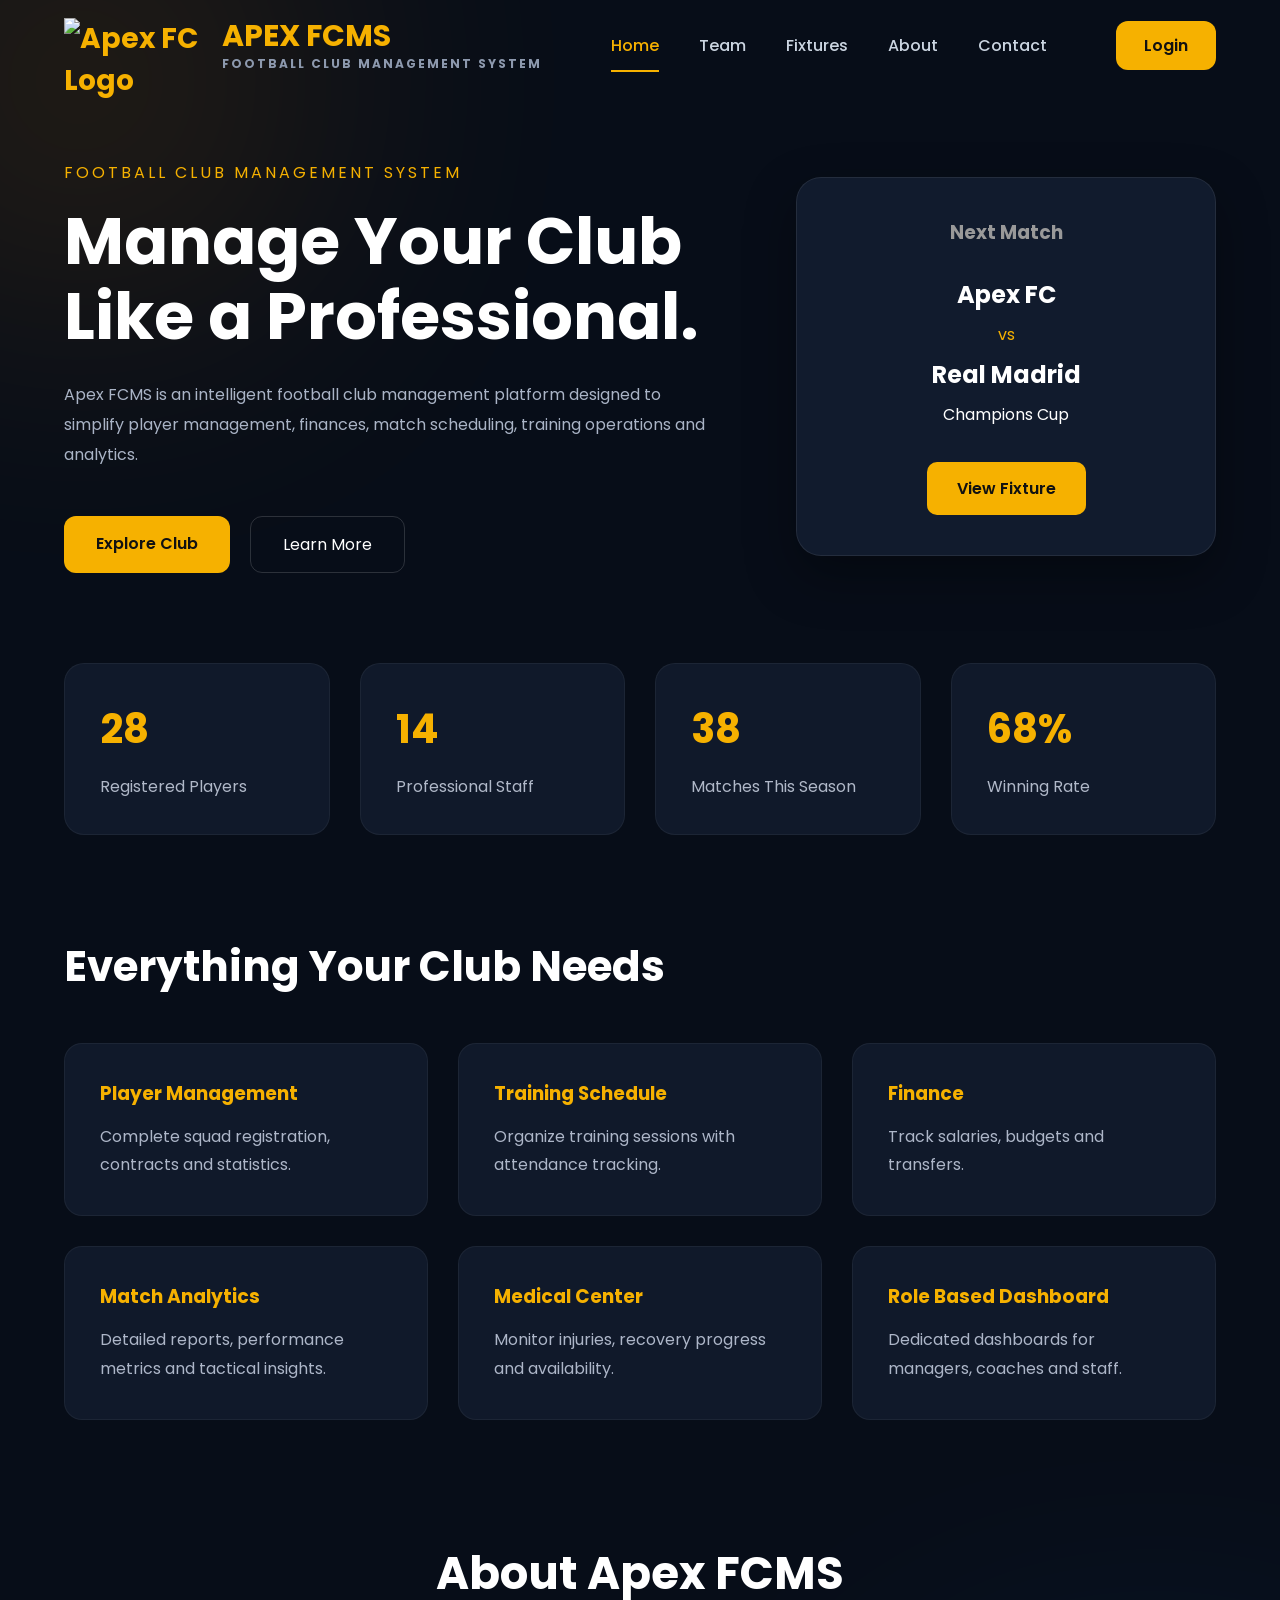
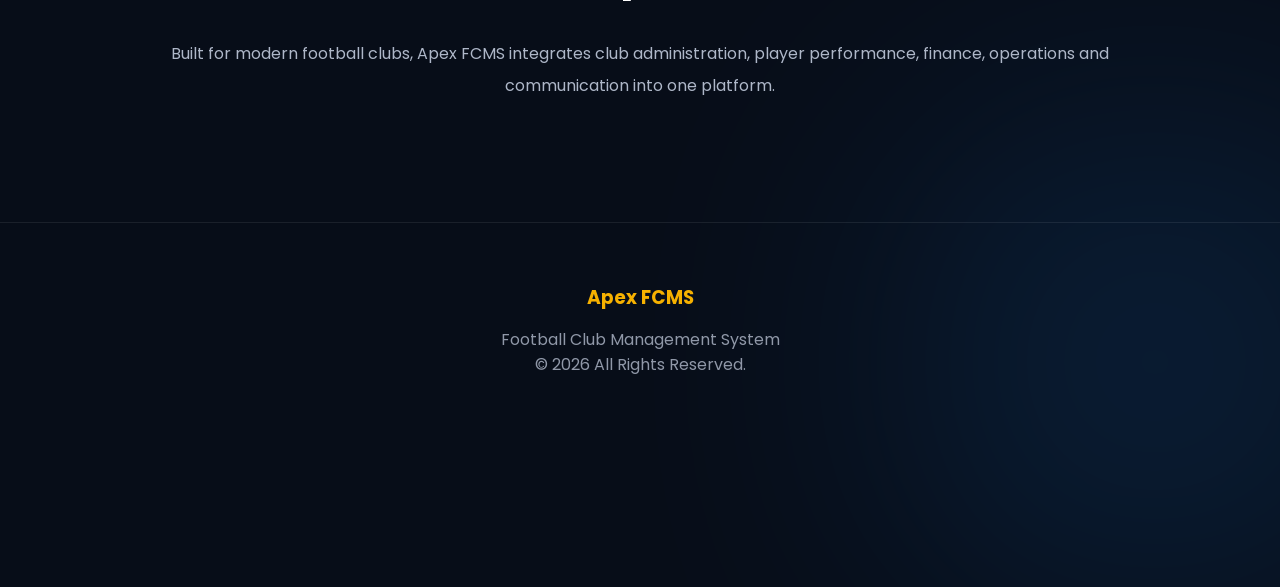
==== index.html @ 88e46682 "Add files via upload" ====
<!DOCTYPE html>
<html lang="en">

    <head>
        <meta charset="UTF-8">
        <meta name="viewport" content="width=device-width, initial-scale=1.0">
        <title>Apex FCMS</title>

        <link rel="stylesheet" href="style.css">

        <link rel="preconnect" href="https://fonts.googleapis.com">
        <link href="https://fonts.googleapis.com/css2?family=Poppins:wght@300;400;500;600;700;800&display=swap"
            rel="stylesheet">
    </head>
<script src="script.js"></script>
    <body>

        <div class="blur blur1"></div>
        <div class="blur blur2"></div>

        <header>

            <div class="logo">
                <img src="image/logo.png" alt="Apex FC Logo">
                <div class="logo-text">
                    <h2>APEX FCMS</h2>
                    <span>Football Club Management System</span>
                </div>
            </div>

            <nav>
            
                <a href="index.html" class="active">Home</a>
            
                <a href="team.html">Team</a>
            
                <a href="fixtures.html">Fixtures</a>
            
                <a href="about.html">About</a>
            
                <a href="contact.html">Contact</a>
            
            </nav>

            <a href="login.html" class="login-btn">
                Login
            </a>

        </header>

        <section class="hero">

            <div class="hero-text">

                <p class="subtitle">
                    FOOTBALL CLUB MANAGEMENT SYSTEM
                </p>

                <h1>
                    Manage Your Club Like a Professional.
                </h1>

                <p class="description">

                    Apex FCMS is an intelligent football club management platform
                    designed to simplify player management, finances,
                    match scheduling, training operations and analytics.

                </p>

                <div class="buttons">
                
                    <a href="team.html" class="primary">
                        Explore Club
                    </a>
                
                    <a href="about.html" class="secondary">
                        Learn More
                    </a>
                
                </div>

            </div>

            <div class="hero-card">

                <h3>Next Match</h3>

                <h2>Apex FC</h2>

                <span>vs</span>

                <h2>Real Madrid</h2>

                <p>Champions Cup</p>

                <a href="fixtures.html" class="match-btn">
                    View Fixture
                </a>

            </div>

        </section>


        <section class="stats">

            <div class="card">
                <h2>28</h2>
                <p>Registered Players</p>
            </div>

            <div class="card">
                <h2>14</h2>
                <p>Professional Staff</p>
            </div>

            <div class="card">
                <h2>38</h2>
                <p>Matches This Season</p>
            </div>

            <div class="card">
                <h2>68%</h2>
                <p>Winning Rate</p>
            </div>

        </section>


        <section class="features">

            <h2>Everything Your Club Needs</h2>

            <div class="feature-grid">

                <div class="feature">
                    <h3>Player Management</h3>
                    <p>Complete squad registration, contracts and statistics.</p>
                </div>

                <div class="feature">
                    <h3>Training Schedule</h3>
                    <p>Organize training sessions with attendance tracking.</p>
                </div>

                <div class="feature">
                    <h3>Finance</h3>
                    <p>Track salaries, budgets and transfers.</p>
                </div>

                <div class="feature">
                    <h3>Match Analytics</h3>
                    <p>Detailed reports, performance metrics and tactical insights.</p>
                </div>

                <div class="feature">
                    <h3>Medical Center</h3>
                    <p>Monitor injuries, recovery progress and availability.</p>
                </div>

                <div class="feature">
                    <h3>Role Based Dashboard</h3>
                    <p>Dedicated dashboards for managers, coaches and staff.</p>
                </div>

            </div>

        </section>


        <section class="about">

            <h2>About Apex FCMS</h2>

            <p>

                Built for modern football clubs,
                Apex FCMS integrates club administration,
                player performance, finance,
                operations and communication into one platform.

            </p>

        </section>


        <footer>

            <h3>Apex FCMS</h3>

            <p>
                Football Club Management System
            </p>

            <p>
                © 2026 All Rights Reserved.
            </p>

        </footer>

    </body>
</html>
---- style.css ----
* {
    margin: 0;
    padding: 0;
    box-sizing: border-box;
    font-family: Poppins, sans-serif;
}

body {

    background: #070d18;
    color: white;
    overflow-x: hidden;
}

.blur {

    position: fixed;
    border-radius: 50%;
    filter: blur(140px);
    opacity: .18;
    z-index: -1;
}

.blur1 {

    width: 400px;
    height: 400px;
    background: #ff9800;

    top: -120px;
    left: -120px;
}

.blur2 {

    width: 450px;
    height: 450px;
    background: #1e90ff;

    bottom: -150px;
    right: -100px;
}

header {
    width: 90%;
    height: 90px;

    margin: auto;

    display: flex;
    justify-content: space-between;
    align-items: center;

    overflow: visible;
}

.logo {

    font-size: 28px;
    font-weight: 700;
    color: #f6b100;
}

nav {

    display: flex;
    gap: 40px;
}

nav a {

    text-decoration: none;
    color: #d0d7e5;
    transition: .3s;
}

nav a:hover {

    color: #f6b100;
}

.login-btn {

    text-decoration: none;

    padding: 12px 28px;

    border-radius: 12px;

    background: #f6b100;

    color: #111;

    font-weight: 600;

    transition: .3s;
}

.login-btn:hover {

    transform: translateY(-3px);
}

.hero {

    width: 90%;
    margin: 70px auto;

    display: grid;
    grid-template-columns: 1fr 420px;
    gap: 80px;
    align-items: center;
}

.subtitle {

    color: #f6b100;

    letter-spacing: 3px;

    margin-bottom: 20px;
}

.hero h1 {

    font-size: 65px;

    line-height: 1.15;

    margin-bottom: 25px;
}

.description {

    color: #aab4c6;

    line-height: 1.9;

    max-width: 700px;
}

.buttons {

    margin-top: 45px;

    display: flex;
    gap: 20px;
}

.primary {

    text-decoration: none;

    background: #f6b100;

    color: #111;

    padding: 15px 32px;

    border-radius: 12px;

    font-weight: 600;
}

.secondary {

    text-decoration: none;

    color: white;

    padding: 15px 32px;

    border: 1px solid rgba(255, 255, 255, .15);

    border-radius: 12px;
}

.hero-card {

    background: #111b2d;

    border: 1px solid rgba(255, 255, 255, .08);

    border-radius: 25px;

    padding: 40px;

    text-align: center;

    box-shadow: 0 20px 50px rgba(0, 0, 0, .35);
}

.hero-card h3 {

    color: #999;
    margin-bottom: 30px;
}

.hero-card h2 {

    margin: 10px 0;
}

.hero-card span {

    color: #f6b100;
}

.hero-card button {

    margin-top: 35px;

    padding: 14px 30px;

    border: none;

    border-radius: 10px;

    background: #f6b100;

    cursor: pointer;

    font-weight: 600;
}

.stats {

    width: 90%;

    margin: 90px auto;

    display: grid;

    grid-template-columns: repeat(4, 1fr);

    gap: 30px;
}

.card {

    background: #10192a;

    padding: 35px;

    border-radius: 20px;

    border: 1px solid rgba(255, 255, 255, .05);

    transition: .3s;
}

.card:hover {

    transform: translateY(-8px);
}

.card h2 {

    color: #f6b100;

    font-size: 40px;

    margin-bottom: 15px;
}

.card p {

    color: #b0b8c8;
}

.features {

    width: 90%;

    margin: 100px auto;
}

.features h2 {

    font-size: 42px;

    margin-bottom: 45px;
}

.feature-grid {

    display: grid;

    grid-template-columns: repeat(3, 1fr);

    gap: 30px;
}

.feature {

    background: #10192a;

    padding: 35px;

    border-radius: 18px;

    border: 1px solid rgba(255, 255, 255, .05);

    transition: .3s;
}

.feature:hover {

    transform: translateY(-8px);
}

.feature h3 {

    color: #f6b100;

    margin-bottom: 15px;
}

.feature p {

    color: #adb6c8;

    line-height: 1.8;
}

.about {

    width: 80%;

    margin: 120px auto;

    text-align: center;
}

.about h2 {

    font-size: 45px;

    margin-bottom: 30px;
}

.about p {

    color: #aeb7c8;

    line-height: 2;
}

footer {

    margin-top: 120px;

    padding: 60px;

    text-align: center;

    border-top: 1px solid rgba(255, 255, 255, .08);

    color: #9098a8;
}

footer h3 {

    color: #f6b100;

    margin-bottom: 15px;
}

@media(max-width:1000px) {

    .hero {

        grid-template-columns: 1fr;
        text-align: center;
    }

    .stats {

        grid-template-columns: repeat(2, 1fr);
    }

    .feature-grid {

        grid-template-columns: 1fr;
    }

    nav {

        display: none;
    }

    .hero h1 {

        font-size: 46px;
    }

}

@media(max-width:650px) {

    .stats {

        grid-template-columns: 1fr;
    }

    .hero {

        margin-top: 30px;
    }

    .hero h1 {

        font-size: 38px;
    }

    header {

        width: 95%;
    }

}
/* Page Transition */

body {

    opacity: 0;
    transform: translateY(15px);
    transition: .35s;

}

body.loaded {

    opacity: 1;
    transform: translateY(0);

}

/* Login */

.login-page {

    display: flex;
    flex-direction: column;
    min-height: 100vh;

}

.login-container {

    flex: 1;

    display: flex;
    justify-content: center;
    align-items: center;

}

.login-card {

    width: 420px;

    padding: 45px;

    border-radius: 25px;

    background: #10192a;

    border: 1px solid rgba(255, 255, 255, .08);

    box-shadow: 0 20px 60px rgba(0, 0, 0, .4);

}

.login-card h1 {

    margin-bottom: 10px;

}

.login-card p {

    color: #aab4c6;

    margin-bottom: 30px;

}

.login-card input {

    width: 100%;

    padding: 15px;

    margin-bottom: 20px;

    background: #1b2740;

    border: none;

    outline: none;

    border-radius: 10px;

    color: white;

    font-size: 15px;

}

.login-card input:focus {

    border: 1px solid #f6b100;

}

.login-card button {

    width: 100%;

    padding: 15px;

    border: none;

    border-radius: 10px;

    background: #f6b100;

    font-size: 16px;

    font-weight: 600;

    cursor: pointer;

    transition: .3s;

}

.login-card button:hover {

    transform: translateY(-2px);

}

.demo {

    margin-top: 25px;

    font-size: 14px;

    text-align: center;

    line-height: 1.8;

    color: #8fa2c2;

}
nav {
    display: flex;
    gap: 40px;
}

nav a {
    position: relative;
    text-decoration: none;
    color: #cbd5e1;
    font-weight: 500;
    transition: .3s;
    padding: 8px 0;
}

nav a:hover {
    color: #f6b100;
}

nav a::after {
    content: "";
    position: absolute;
    left: 0;
    bottom: -6px;
    width: 0%;
    height: 2px;
    background: #f6b100;
    transition: .3s;
}

nav a:hover::after {
    width: 100%;
}

nav a.active {
    color: #f6b100;
}

nav a.active::after {
    width: 100%;
}
.match-btn {
    display: inline-block;
    margin-top: 35px;
    padding: 14px 30px;
    background: #f6b100;
    color: #111;
    text-decoration: none;
    border-radius: 10px;
    font-weight: 600;
    transition: .3s;
}

.match-btn:hover {
    transform: translateY(-3px);
    box-shadow: 0 10px 25px rgba(246, 177, 0, .35);
}
/* ===== Logo ===== */

.logo {
    display: flex;
    align-items: center;
    gap: 18px;
}

.logo img {
    width: 140px;
    /* Increase this for a larger logo */
    height: auto;
    display: block;

    margin-top: 10px;
    margin-bottom: -20px;

    transition: 0.3s ease;
}

.logo img:hover {
    transform: scale(1.08);
}

.logo-text {
    display: flex;
    flex-direction: column;
    line-height: 1.1;
}

.logo-text h2 {
    margin: 0;
    font-size: 30px;
    font-weight: 700;
    color: #f6b100;
}

.logo-text span {
    margin-top: 4px;
    font-size: 12px;
    color: #8d99ae;
    letter-spacing: 2px;
    text-transform: uppercase;
}
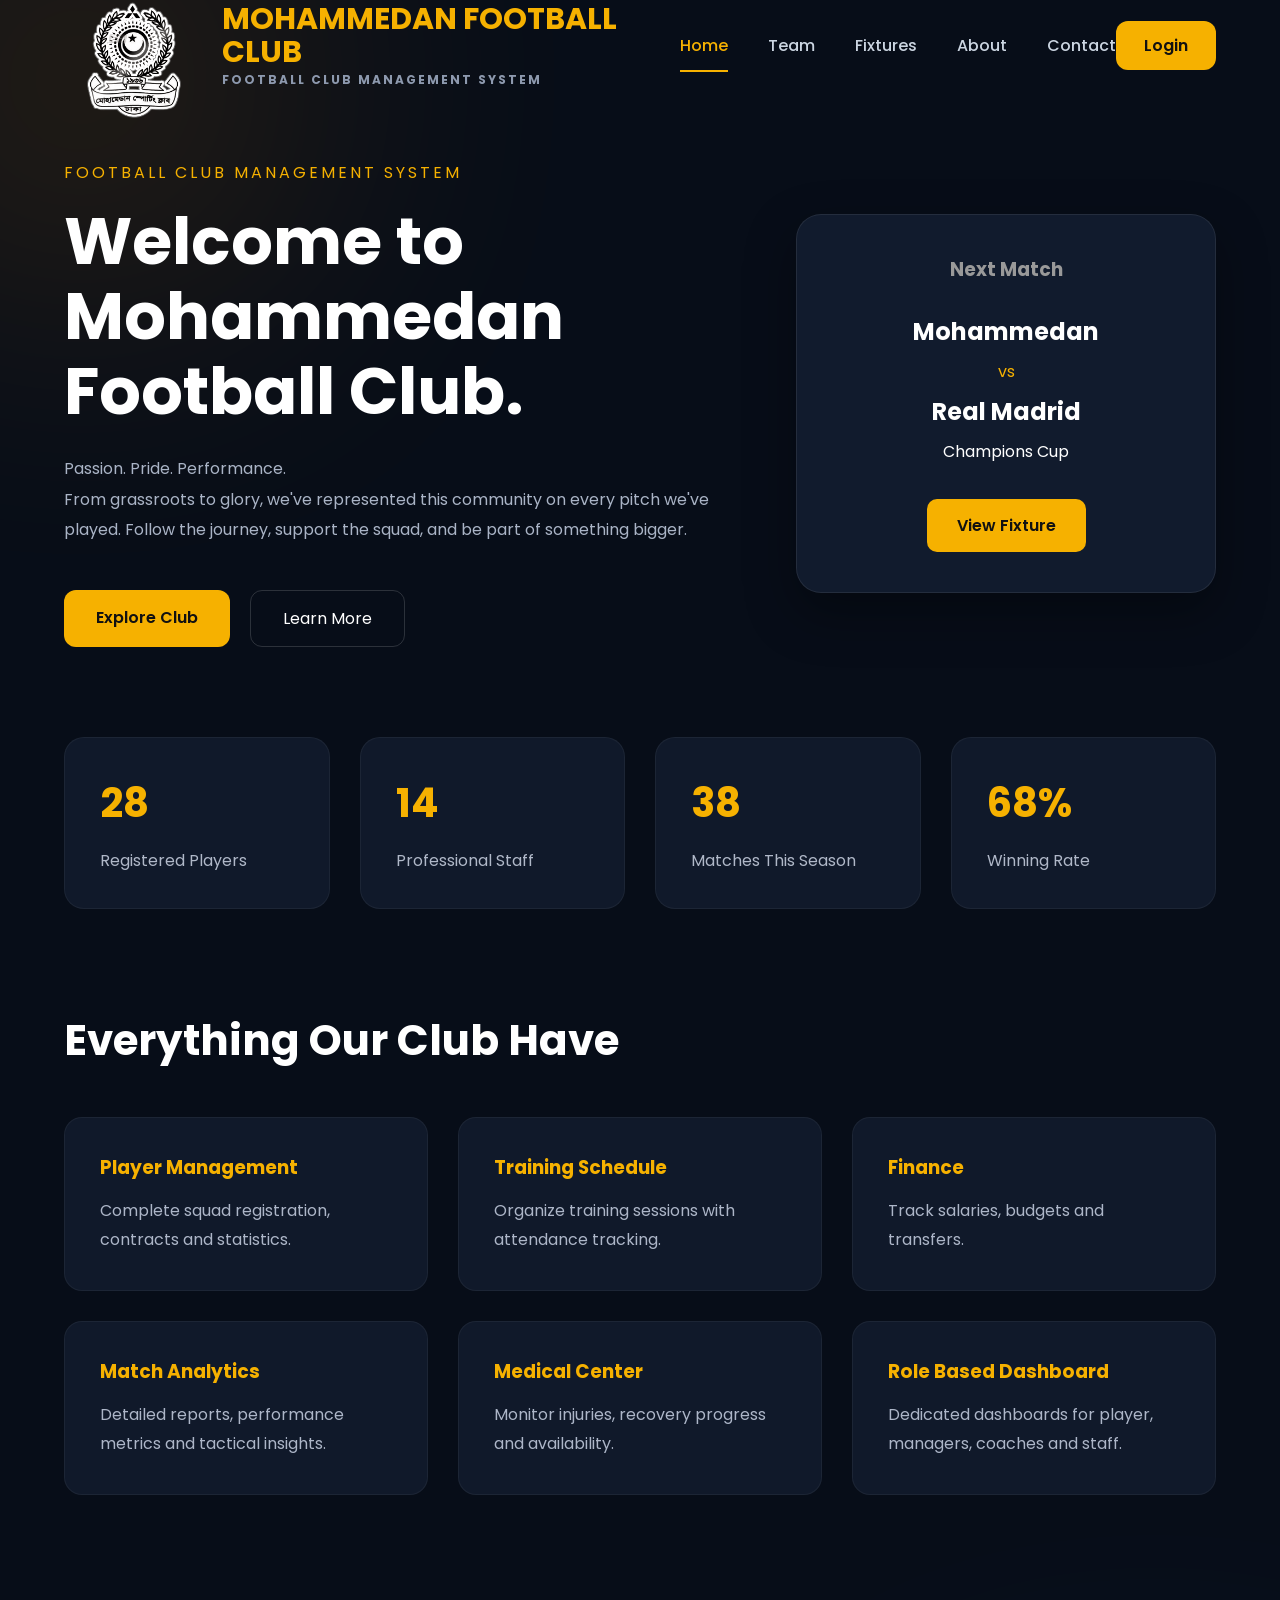
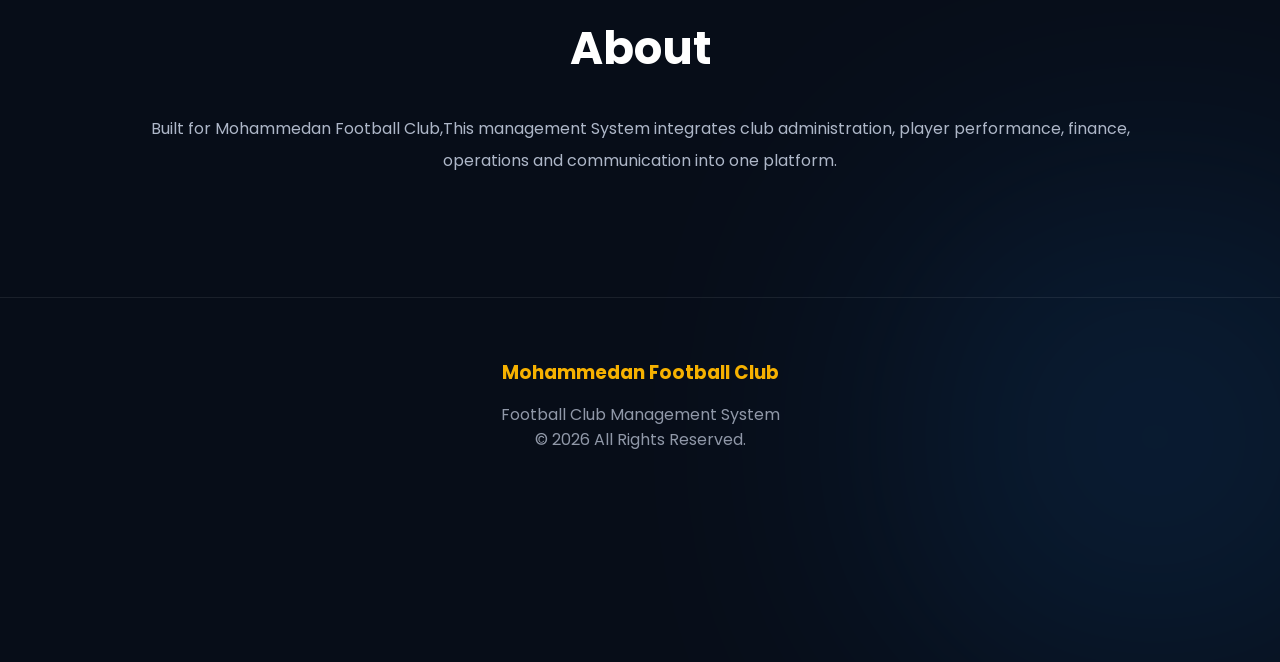
==== commit 7edda553: "Update 1 index.html" ====
--- a/index.html
+++ b/index.html
@@ -1,203 +1,204 @@
 <!DOCTYPE html>
 <html lang="en">
 
-    <head>
-        <meta charset="UTF-8">
-        <meta name="viewport" content="width=device-width, initial-scale=1.0">
-        <title>Apex FCMS</title>
-
-        <link rel="stylesheet" href="style.css">
-
-        <link rel="preconnect" href="https://fonts.googleapis.com">
-        <link href="https://fonts.googleapis.com/css2?family=Poppins:wght@300;400;500;600;700;800&display=swap"
-            rel="stylesheet">
-    </head>
+<head>
+    <meta charset="UTF-8">
+    <meta name="viewport" content="width=device-width, initial-scale=1.0">
+    <title>Apex FCMS</title>
+
+    <link rel="stylesheet" href="style.css">
+
+    <link rel="preconnect" href="https://fonts.googleapis.com">
+    <link href="https://fonts.googleapis.com/css2?family=Poppins:wght@300;400;500;600;700;800&display=swap"
+        rel="stylesheet">
+</head>
 <script src="script.js"></script>
-    <body>
-
-        <div class="blur blur1"></div>
-        <div class="blur blur2"></div>
-
-        <header>
-
-            <div class="logo">
-                <img src="image/logo.png" alt="Apex FC Logo">
-                <div class="logo-text">
-                    <h2>APEX FCMS</h2>
-                    <span>Football Club Management System</span>
-                </div>
-            </div>
-
-            <nav>
-            
-                <a href="index.html" class="active">Home</a>
-            
-                <a href="team.html">Team</a>
-            
-                <a href="fixtures.html">Fixtures</a>
-            
-                <a href="about.html">About</a>
-            
-                <a href="contact.html">Contact</a>
-            
-            </nav>
-
-            <a href="login.html" class="login-btn">
-                Login
+
+<body>
+
+    <div class="blur blur1"></div>
+    <div class="blur blur2"></div>
+
+    <header>
+
+        <div class="logo">
+            <img src="image/logo.png" alt="Apex FC Logo">
+            <div class="logo-text">
+                <h2>MOHAMMEDAN FOOTBALL CLUB</h2>
+                <span>Football Club Management System</span>
+            </div>
+        </div>
+
+        <nav>
+
+            <a href="index.html" class="active">Home</a>
+
+            <a href="team.html">Team</a>
+
+            <a href="fixtures.html">Fixtures</a>
+
+            <a href="about.html">About</a>
+
+            <a href="contact.html">Contact</a>
+
+        </nav>
+
+        <a href="login.html" class="login-btn">
+            Login
+        </a>
+
+    </header>
+
+    <section class="hero">
+
+        <div class="hero-text">
+
+            <p class="subtitle">
+                FOOTBALL CLUB MANAGEMENT SYSTEM
+            </p>
+
+            <h1>
+                Welcome to Mohammedan Football Club.
+            </h1>
+
+            <p class="description">
+
+                Passion. Pride. Performance.<br>From grassroots to glory, we've represented this community on every pitch
+                we've played. Follow the journey, support the squad, and be part of something bigger.
+
+            </p>
+
+            <div class="buttons">
+
+                <a href="team.html" class="primary">
+                    Explore Club
+                </a>
+
+                <a href="about.html" class="secondary">
+                    Learn More
+                </a>
+
+            </div>
+
+        </div>
+
+        <div class="hero-card">
+
+            <h3>Next Match</h3>
+
+            <h2>Mohammedan</h2>
+
+            <span>vs</span>
+
+            <h2>Real Madrid</h2>
+
+            <p>Champions Cup</p>
+
+            <a href="fixtures.html" class="match-btn">
+                View Fixture
             </a>
 
-        </header>
-
-        <section class="hero">
-
-            <div class="hero-text">
-
-                <p class="subtitle">
-                    FOOTBALL CLUB MANAGEMENT SYSTEM
-                </p>
-
-                <h1>
-                    Manage Your Club Like a Professional.
-                </h1>
-
-                <p class="description">
-
-                    Apex FCMS is an intelligent football club management platform
-                    designed to simplify player management, finances,
-                    match scheduling, training operations and analytics.
-
-                </p>
-
-                <div class="buttons">
-                
-                    <a href="team.html" class="primary">
-                        Explore Club
-                    </a>
-                
-                    <a href="about.html" class="secondary">
-                        Learn More
-                    </a>
-                
-                </div>
-
-            </div>
-
-            <div class="hero-card">
-
-                <h3>Next Match</h3>
-
-                <h2>Apex FC</h2>
-
-                <span>vs</span>
-
-                <h2>Real Madrid</h2>
-
-                <p>Champions Cup</p>
-
-                <a href="fixtures.html" class="match-btn">
-                    View Fixture
-                </a>
-
-            </div>
-
-        </section>
-
-
-        <section class="stats">
-
-            <div class="card">
-                <h2>28</h2>
-                <p>Registered Players</p>
-            </div>
-
-            <div class="card">
-                <h2>14</h2>
-                <p>Professional Staff</p>
-            </div>
-
-            <div class="card">
-                <h2>38</h2>
-                <p>Matches This Season</p>
-            </div>
-
-            <div class="card">
-                <h2>68%</h2>
-                <p>Winning Rate</p>
-            </div>
-
-        </section>
-
-
-        <section class="features">
-
-            <h2>Everything Your Club Needs</h2>
-
-            <div class="feature-grid">
-
-                <div class="feature">
-                    <h3>Player Management</h3>
-                    <p>Complete squad registration, contracts and statistics.</p>
-                </div>
-
-                <div class="feature">
-                    <h3>Training Schedule</h3>
-                    <p>Organize training sessions with attendance tracking.</p>
-                </div>
-
-                <div class="feature">
-                    <h3>Finance</h3>
-                    <p>Track salaries, budgets and transfers.</p>
-                </div>
-
-                <div class="feature">
-                    <h3>Match Analytics</h3>
-                    <p>Detailed reports, performance metrics and tactical insights.</p>
-                </div>
-
-                <div class="feature">
-                    <h3>Medical Center</h3>
-                    <p>Monitor injuries, recovery progress and availability.</p>
-                </div>
-
-                <div class="feature">
-                    <h3>Role Based Dashboard</h3>
-                    <p>Dedicated dashboards for managers, coaches and staff.</p>
-                </div>
-
-            </div>
-
-        </section>
-
-
-        <section class="about">
-
-            <h2>About Apex FCMS</h2>
-
-            <p>
-
-                Built for modern football clubs,
-                Apex FCMS integrates club administration,
-                player performance, finance,
-                operations and communication into one platform.
-
-            </p>
-
-        </section>
-
-
-        <footer>
-
-            <h3>Apex FCMS</h3>
-
-            <p>
-                Football Club Management System
-            </p>
-
-            <p>
-                © 2026 All Rights Reserved.
-            </p>
-
-        </footer>
-
-    </body>
-</html>+        </div>
+
+    </section>
+
+
+    <section class="stats">
+
+        <div class="card">
+            <h2>28</h2>
+            <p>Registered Players</p>
+        </div>
+
+        <div class="card">
+            <h2>14</h2>
+            <p>Professional Staff</p>
+        </div>
+
+        <div class="card">
+            <h2>38</h2>
+            <p>Matches This Season</p>
+        </div>
+
+        <div class="card">
+            <h2>68%</h2>
+            <p>Winning Rate</p>
+        </div>
+
+    </section>
+
+
+    <section class="features">
+
+        <h2>Everything Our Club Have</h2>
+
+        <div class="feature-grid">
+
+            <div class="feature">
+                <h3>Player Management</h3>
+                <p>Complete squad registration, contracts and statistics.</p>
+            </div>
+
+            <div class="feature">
+                <h3>Training Schedule</h3>
+                <p>Organize training sessions with attendance tracking.</p>
+            </div>
+
+            <div class="feature">
+                <h3>Finance</h3>
+                <p>Track salaries, budgets and transfers.</p>
+            </div>
+
+            <div class="feature">
+                <h3>Match Analytics</h3>
+                <p>Detailed reports, performance metrics and tactical insights.</p>
+            </div>
+
+            <div class="feature">
+                <h3>Medical Center</h3>
+                <p>Monitor injuries, recovery progress and availability.</p>
+            </div>
+
+            <div class="feature">
+                <h3>Role Based Dashboard</h3>
+                <p>Dedicated dashboards for player, managers, coaches and staff.</p>
+            </div>
+
+        </div>
+
+    </section>
+
+
+    <section class="about">
+
+        <h2>About</h2>
+
+        <p>
+
+            Built for 
+            Mohammedan Football Club,This management System integrates club administration,
+            player performance, finance,
+            operations and communication into one platform.
+
+        </p>
+
+    </section>
+
+
+    <footer>
+
+        <h3>Mohammedan Football Club</h3>
+
+        <p>
+            Football Club Management System
+        </p>
+
+        <p>
+            © 2026 All Rights Reserved.
+        </p>
+
+    </footer>
+
+</body>
+
+</html>
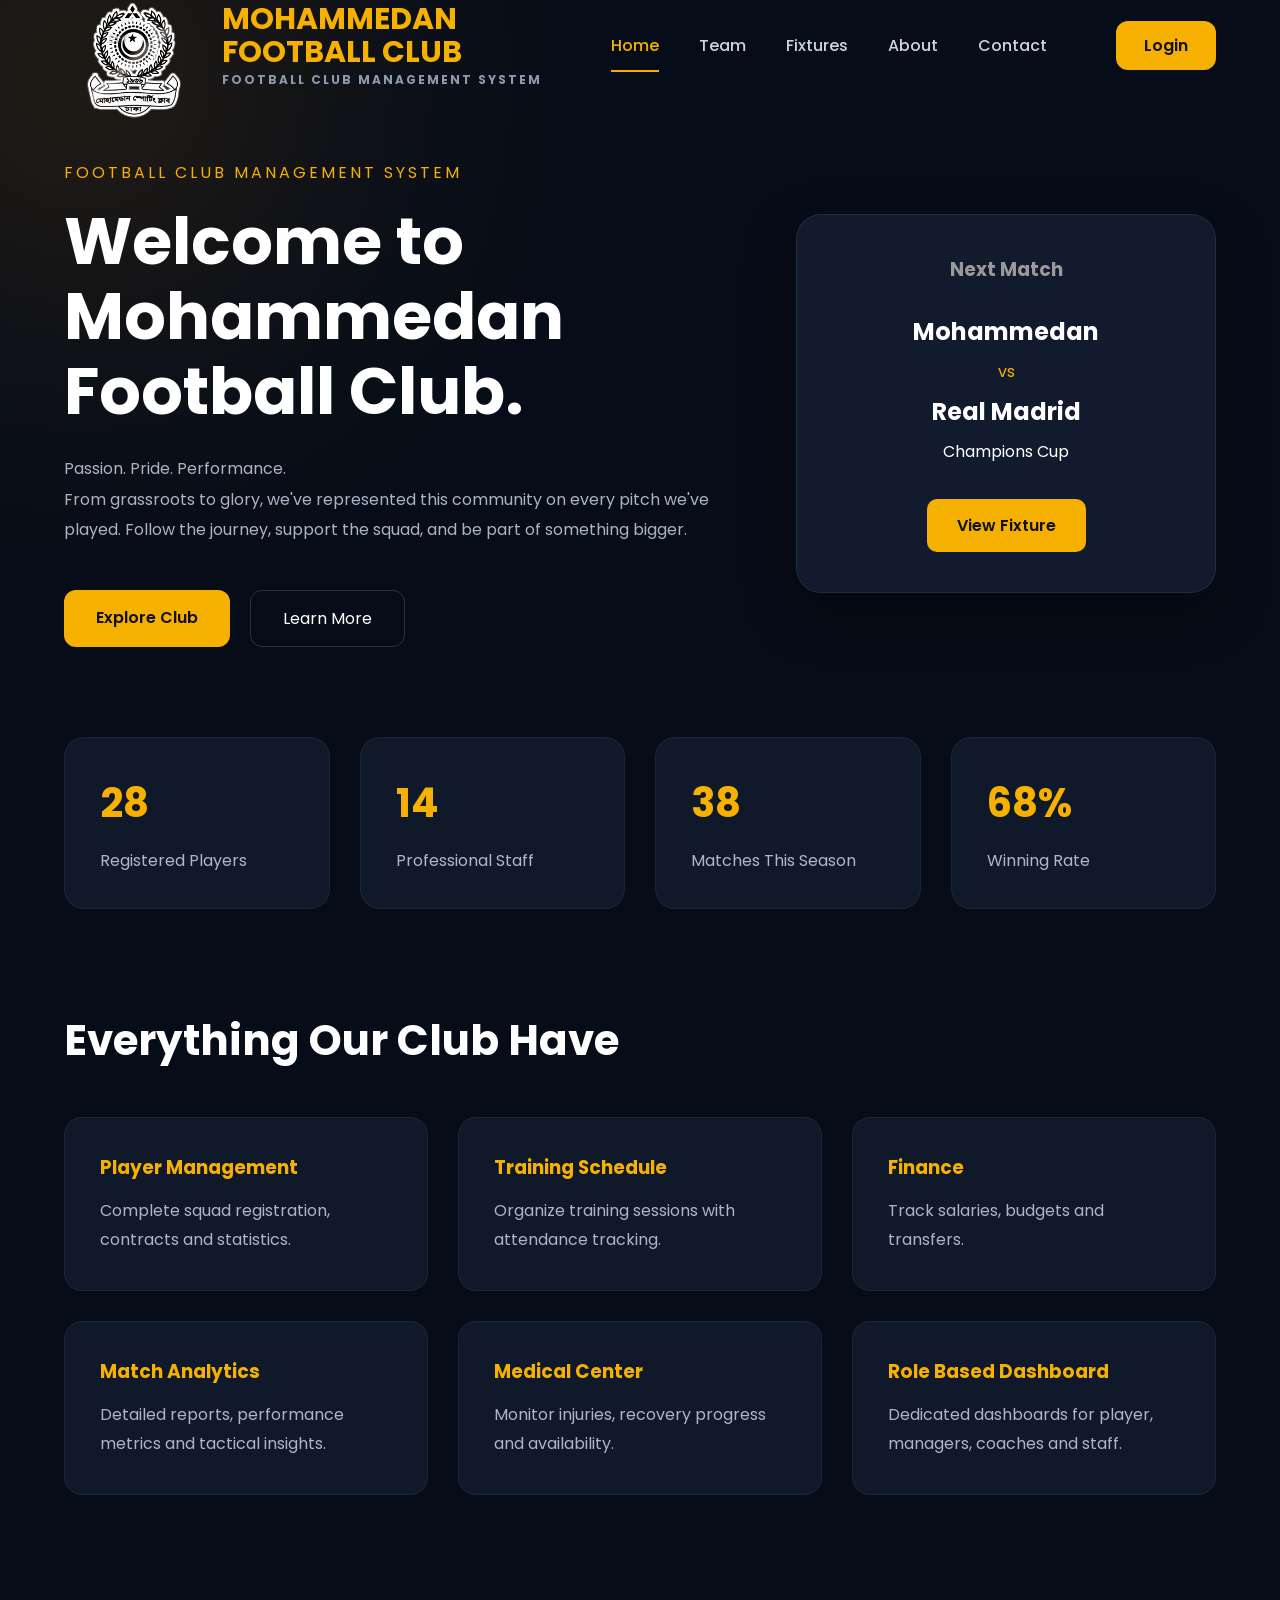
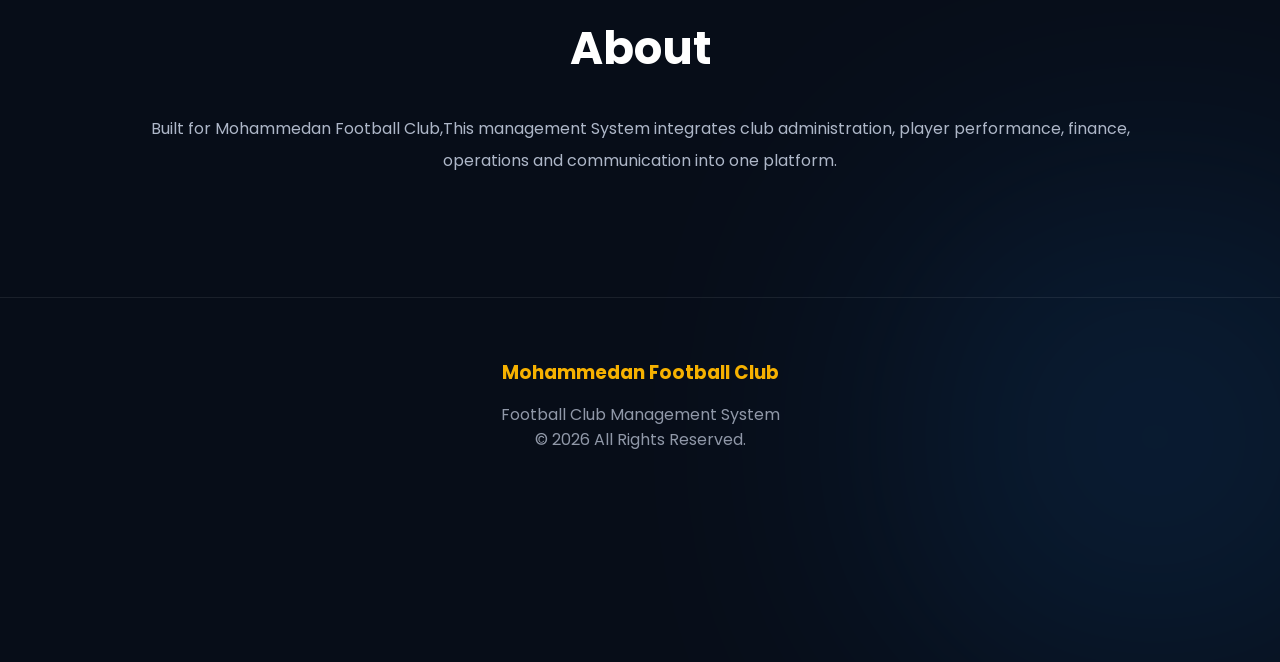
==== commit 45786b7a: "miraz updated the logo title" ====
--- a/index.html
+++ b/index.html
@@ -24,7 +24,7 @@
         <div class="logo">
             <img src="image/logo.png" alt="Apex FC Logo">
             <div class="logo-text">
-                <h2>MOHAMMEDAN FOOTBALL CLUB</h2>
+                <h2>MOHAMMEDAN <br>FOOTBALL CLUB</h2>
                 <span>Football Club Management System</span>
             </div>
         </div>
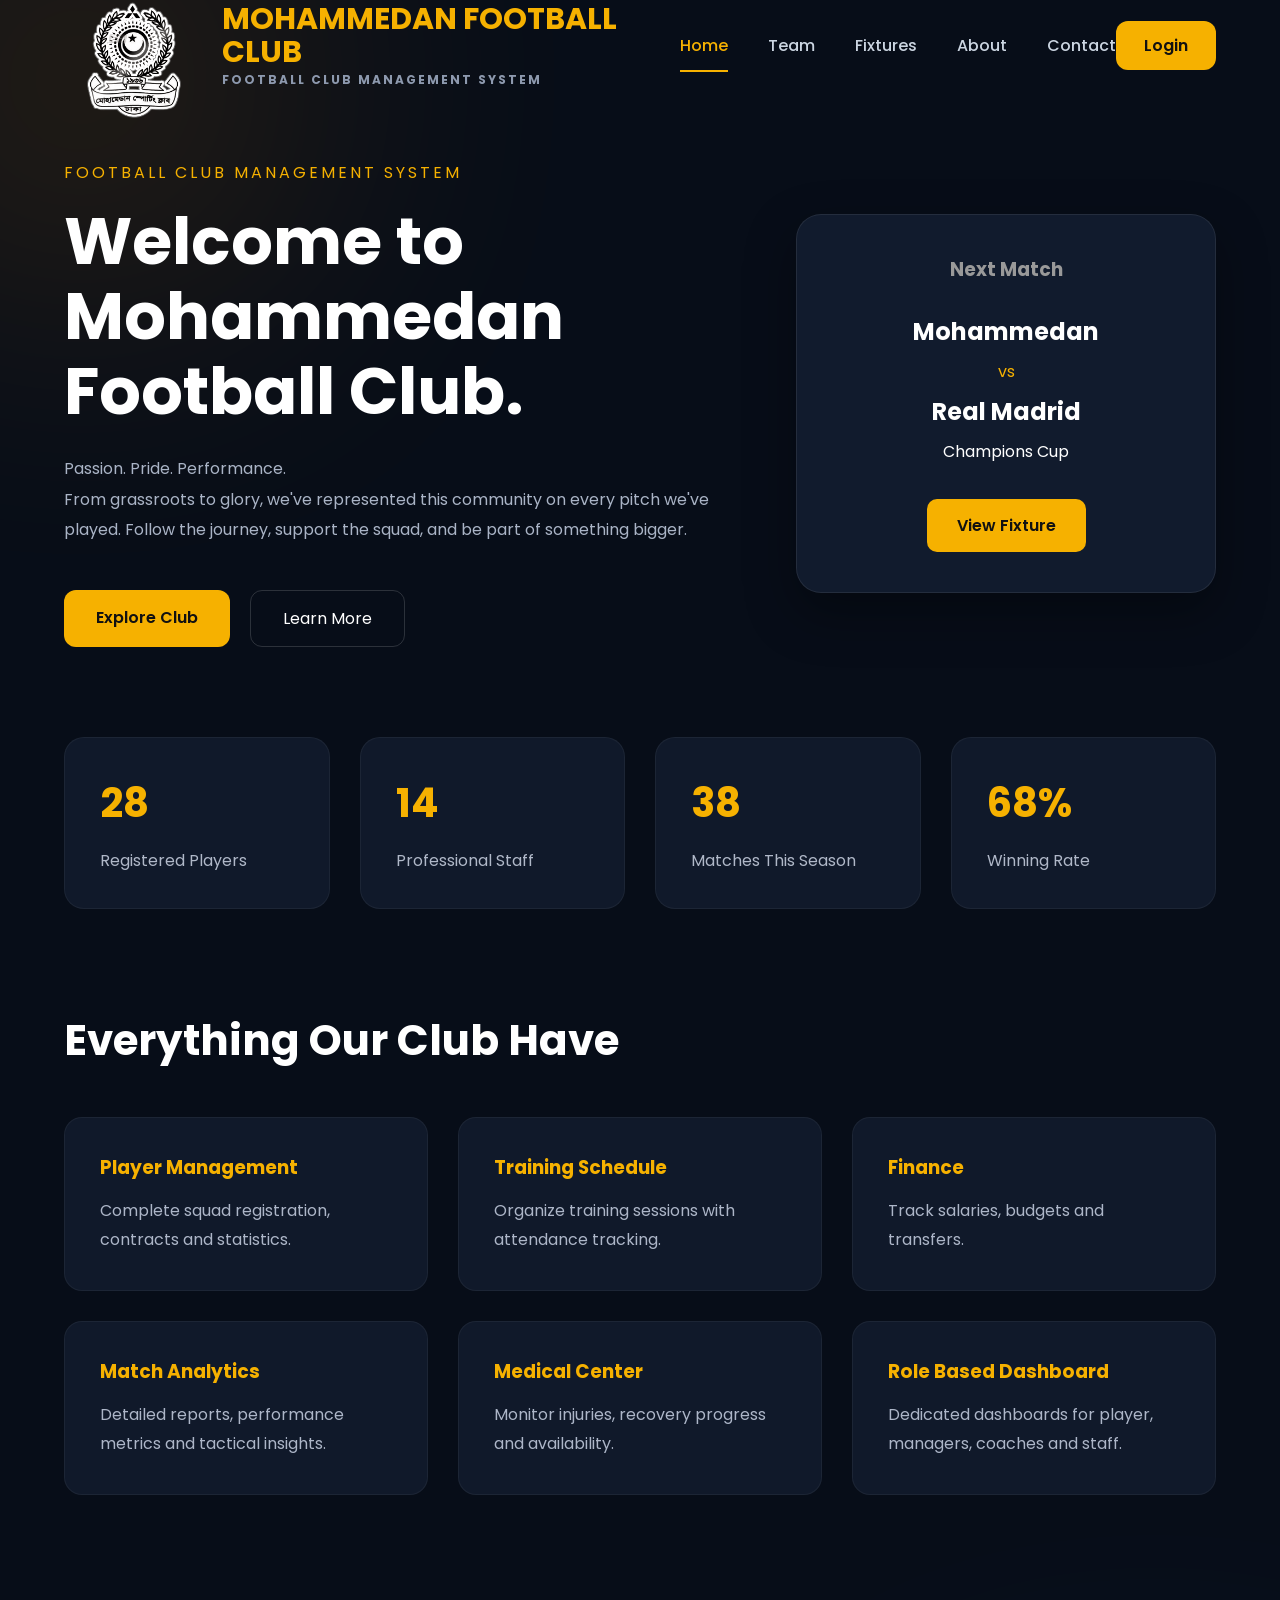
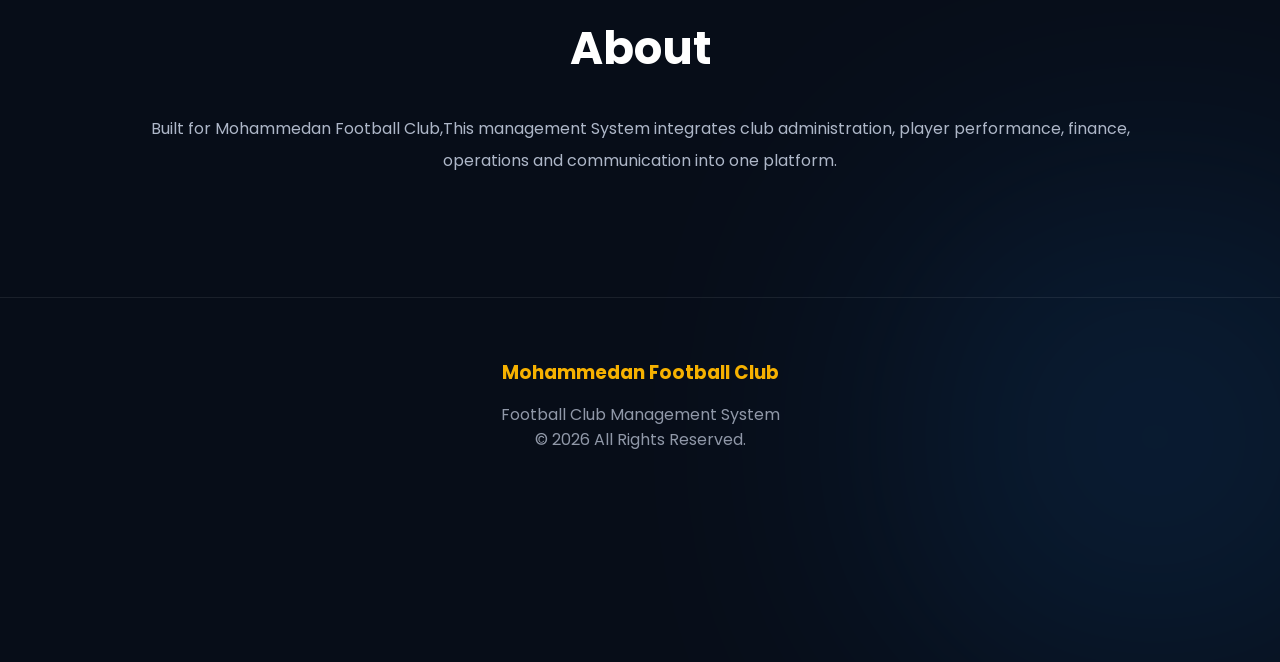
==== commit 28a1c5ec: "Update 1 index.html" ====
--- a/index.html
+++ b/index.html
@@ -4,7 +4,7 @@
 <head>
     <meta charset="UTF-8">
     <meta name="viewport" content="width=device-width, initial-scale=1.0">
-    <title>Apex FCMS</title>
+    <title>Mohammedan Football Club</title>
 
     <link rel="stylesheet" href="style.css">
 
@@ -24,7 +24,7 @@
         <div class="logo">
             <img src="image/logo.png" alt="Apex FC Logo">
             <div class="logo-text">
-                <h2>MOHAMMEDAN <br>FOOTBALL CLUB</h2>
+                <h2>MOHAMMEDAN FOOTBALL CLUB</h2>
                 <span>Football Club Management System</span>
             </div>
         </div>
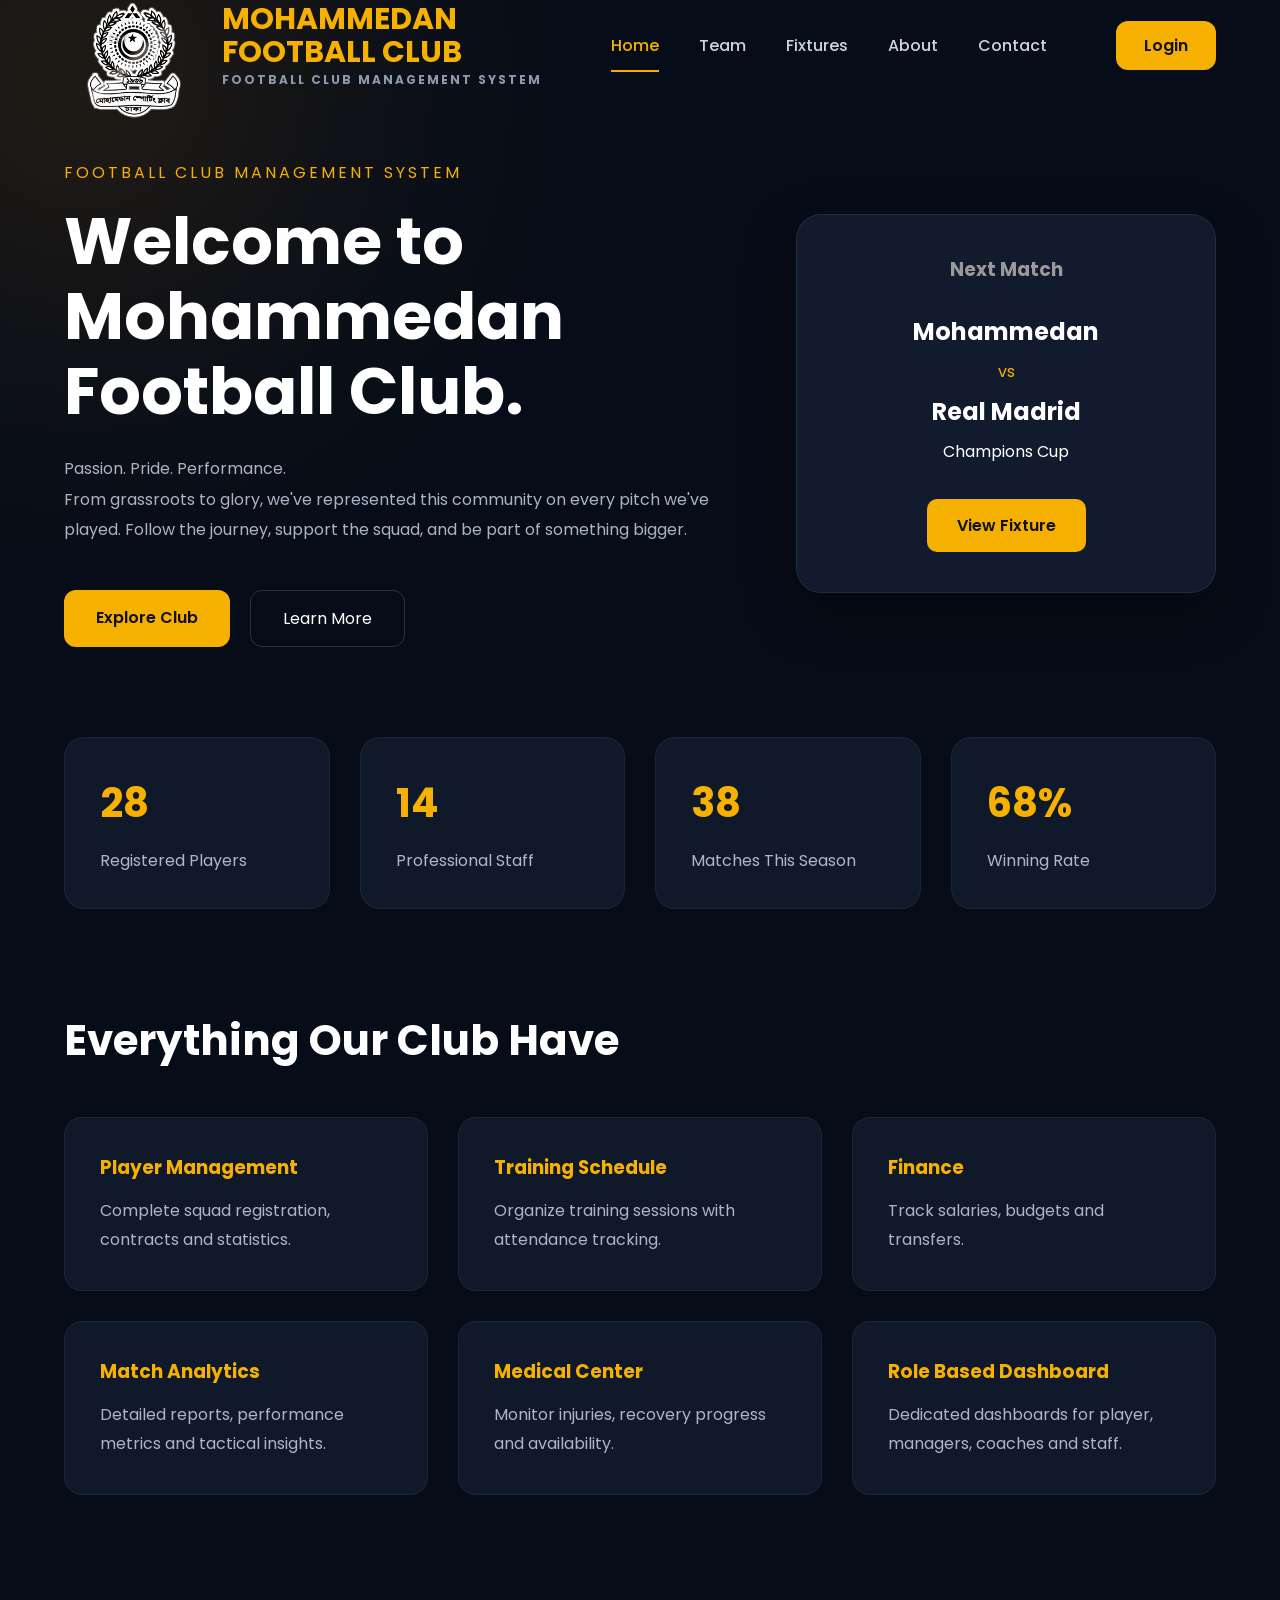
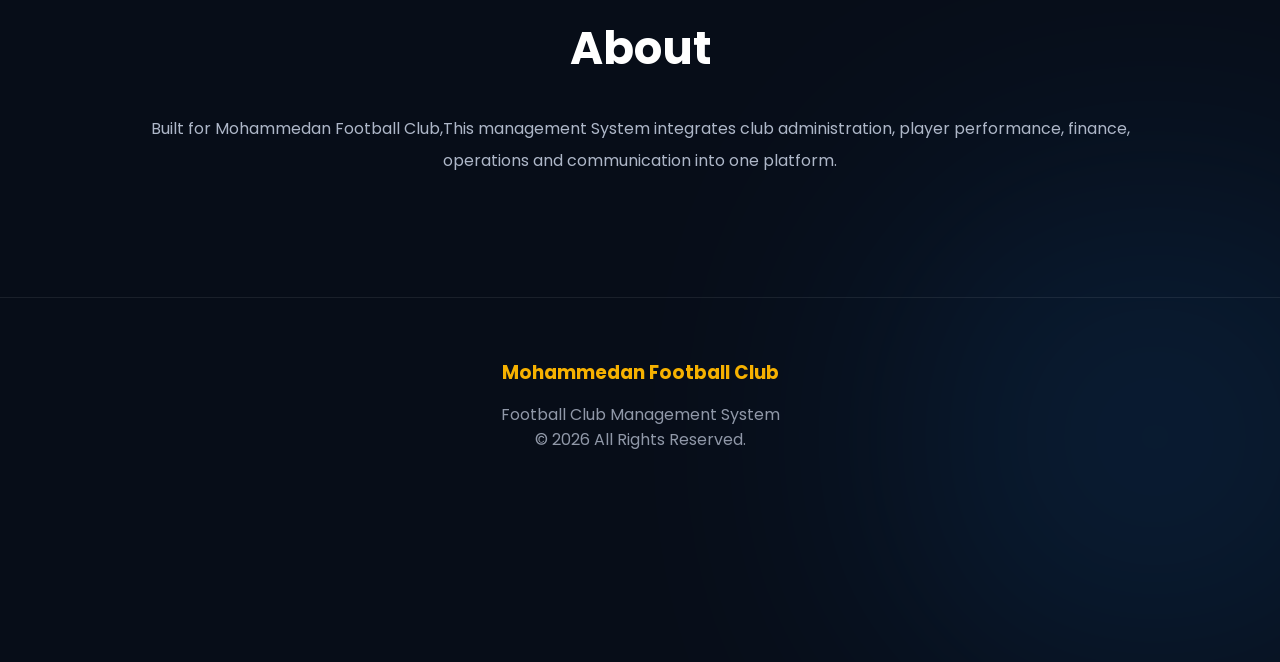
==== commit a262cb0a: "Refactor index.html for improved layout and content Updated HTML structure and content for the Moham" ====
--- a/index.html
+++ b/index.html
@@ -24,7 +24,7 @@
         <div class="logo">
             <img src="image/logo.png" alt="Apex FC Logo">
             <div class="logo-text">
-                <h2>MOHAMMEDAN FOOTBALL CLUB</h2>
+                <h2>MOHAMMEDAN <br>FOOTBALL CLUB</h2>
                 <span>Football Club Management System</span>
             </div>
         </div>
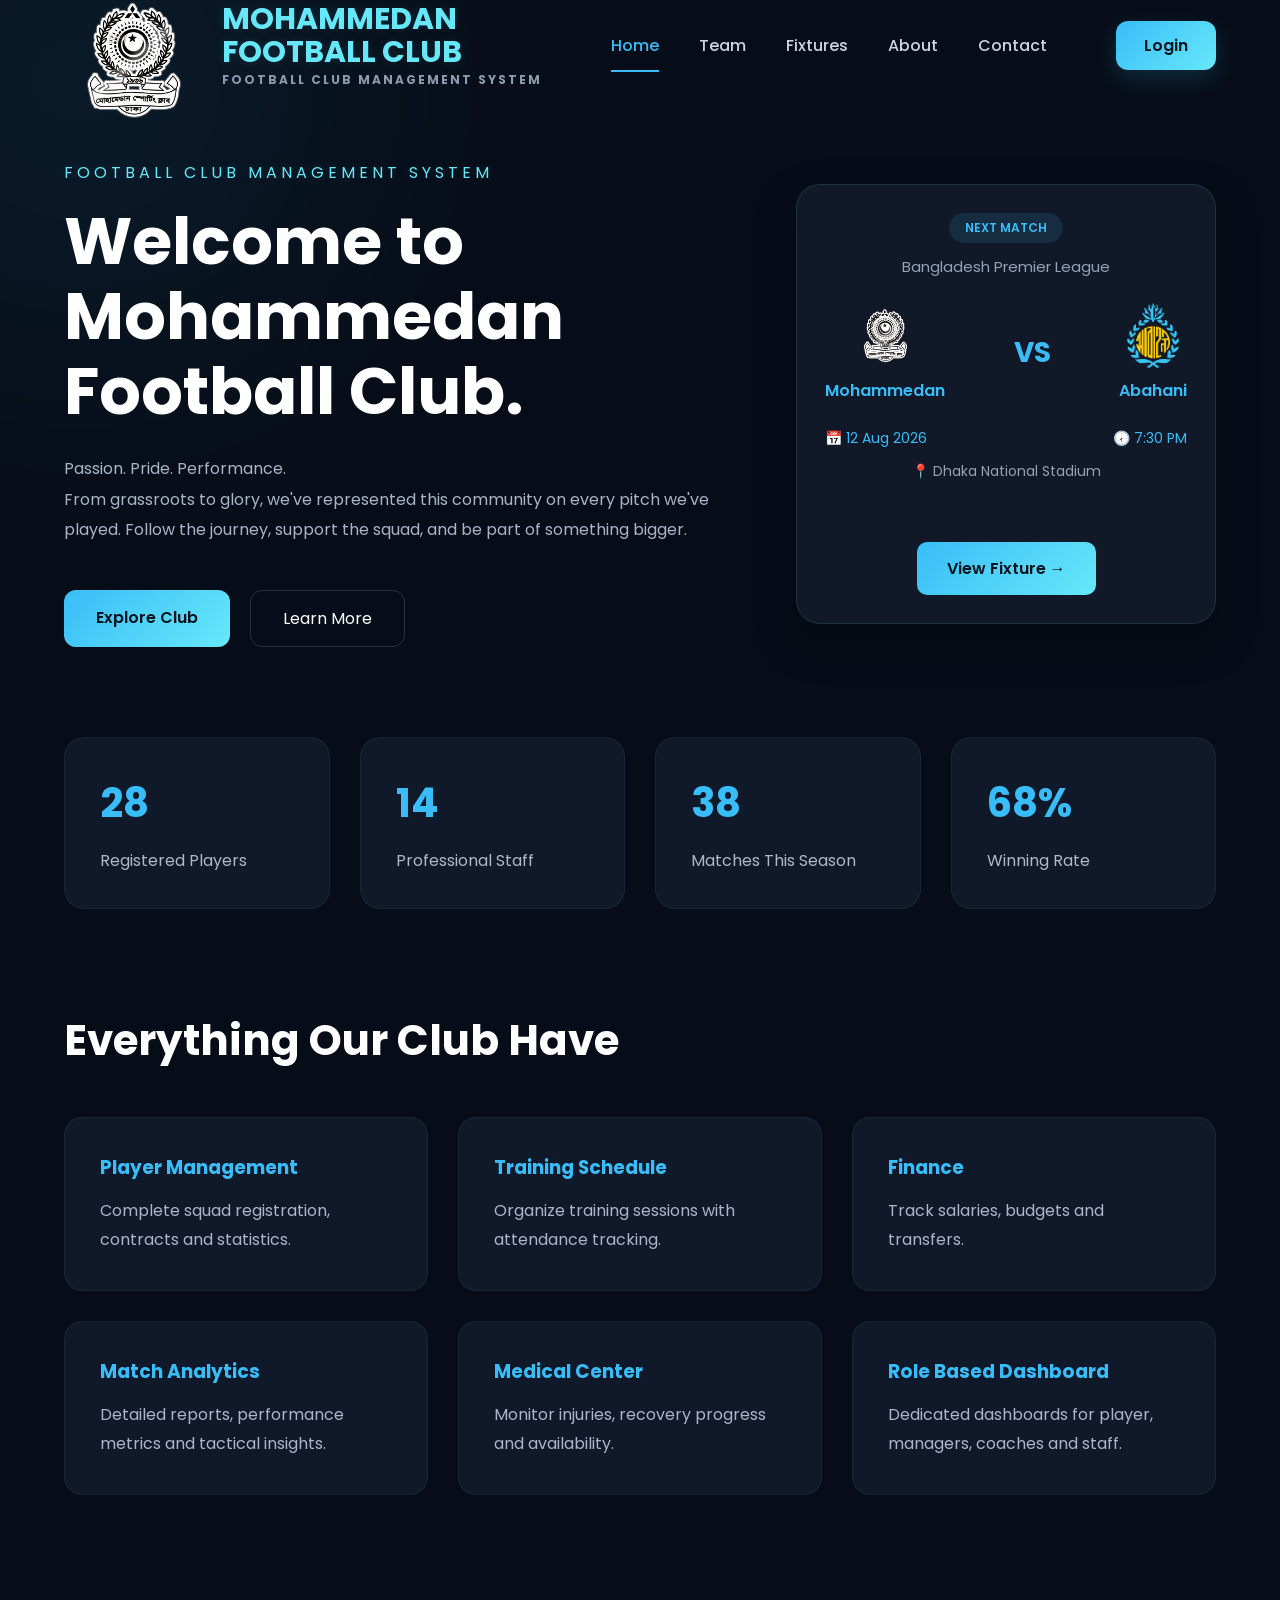
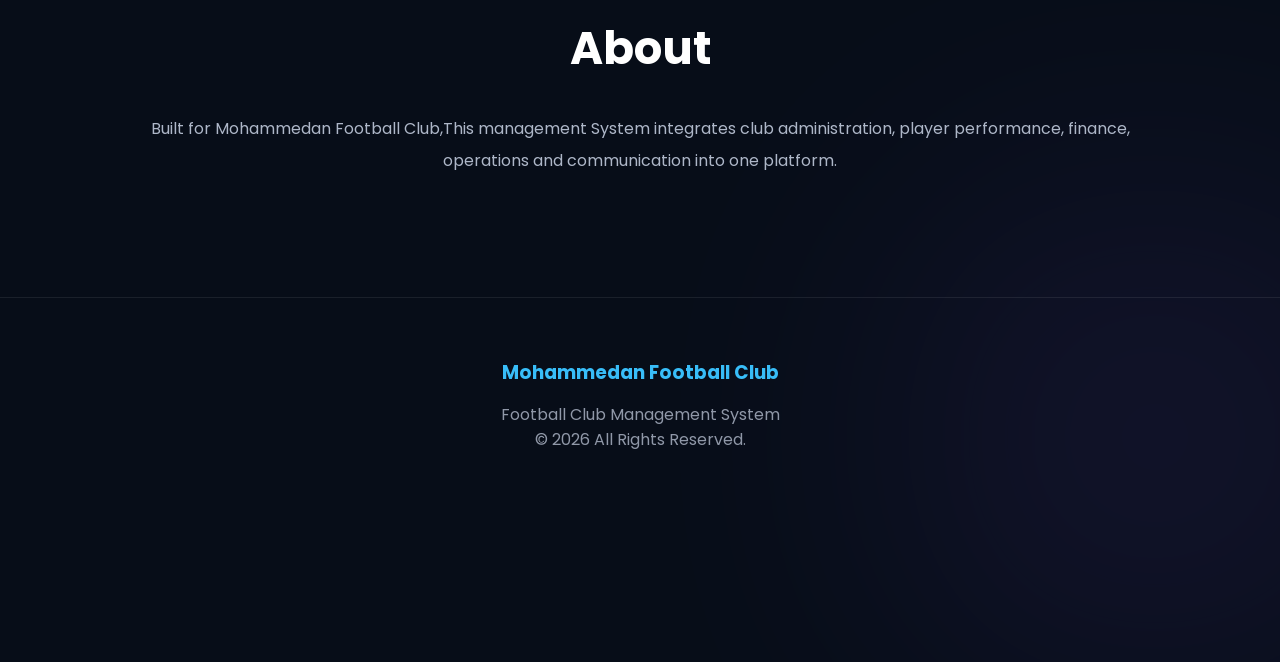
==== commit 890b6374: "Add files via upload" ====
--- a/index.html
+++ b/index.html
@@ -1,204 +1,225 @@
 <!DOCTYPE html>
 <html lang="en">
 
-<head>
-    <meta charset="UTF-8">
-    <meta name="viewport" content="width=device-width, initial-scale=1.0">
-    <title>Mohammedan Football Club</title>
-
-    <link rel="stylesheet" href="style.css">
-
-    <link rel="preconnect" href="https://fonts.googleapis.com">
-    <link href="https://fonts.googleapis.com/css2?family=Poppins:wght@300;400;500;600;700;800&display=swap"
-        rel="stylesheet">
-</head>
-<script src="script.js"></script>
-
-<body>
-
-    <div class="blur blur1"></div>
-    <div class="blur blur2"></div>
-
-    <header>
-
-        <div class="logo">
-            <img src="image/logo.png" alt="Apex FC Logo">
-            <div class="logo-text">
-                <h2>MOHAMMEDAN <br>FOOTBALL CLUB</h2>
-                <span>Football Club Management System</span>
-            </div>
-        </div>
-
-        <nav>
-
-            <a href="index.html" class="active">Home</a>
-
-            <a href="team.html">Team</a>
-
-            <a href="fixtures.html">Fixtures</a>
-
-            <a href="about.html">About</a>
-
-            <a href="contact.html">Contact</a>
-
-        </nav>
-
-        <a href="login.html" class="login-btn">
-            Login
-        </a>
-
-    </header>
-
-    <section class="hero">
-
-        <div class="hero-text">
-
-            <p class="subtitle">
-                FOOTBALL CLUB MANAGEMENT SYSTEM
+    <head>
+        <meta charset="UTF-8">
+        <meta name="viewport" content="width=device-width, initial-scale=1.0">
+        <title>Mohammedan Football Club</title>
+
+        <link rel="stylesheet" href="style.css">
+
+        <link rel="preconnect" href="https://fonts.googleapis.com">
+        <link href="https://fonts.googleapis.com/css2?family=Poppins:wght@300;400;500;600;700;800&display=swap"
+            rel="stylesheet">
+    </head>
+    <script src="script.js"></script>
+
+    <body>
+
+        <div class="blur blur1"></div>
+        <div class="blur blur2"></div>
+
+        <header>
+
+            <div class="logo">
+                <img src="image/logo.png" alt="Apex FC Logo">
+                <div class="logo-text">
+                    <h2>MOHAMMEDAN <br>FOOTBALL CLUB</h2>
+                    <span>Football Club Management System</span>
+                </div>
+            </div>
+
+            <nav>
+
+                <a href="index.html" class="active">Home</a>
+
+                <a href="team.html">Team</a>
+
+                <a href="fixtures.html">Fixtures</a>
+
+                <a href="about.html">About</a>
+
+                <a href="contact.html">Contact</a>
+
+            </nav>
+
+            <a href="login.html" class="login-btn">
+                Login
+            </a>
+
+        </header>
+
+        <section class="hero">
+
+            <div class="hero-text">
+
+                <p class="subtitle">
+                    FOOTBALL CLUB MANAGEMENT SYSTEM
+                </p>
+
+                <h1>
+                    Welcome to Mohammedan Football Club.
+                </h1>
+
+                <p class="description">
+
+                    Passion. Pride. Performance.<br>From grassroots to glory, we've represented this community on every
+                    pitch
+                    we've played. Follow the journey, support the squad, and be part of something bigger.
+
+                </p>
+
+                <div class="buttons">
+
+                    <a href="team.html" class="primary">
+                        Explore Club
+                    </a>
+
+                    <a href="about.html" class="secondary">
+                        Learn More
+                    </a>
+
+                </div>
+
+            </div>
+
+            <div class="hero-card">
+            
+                <span class="match-tag">NEXT MATCH</span>
+            
+                <p class="competition">Bangladesh Premier League</p>
+            
+                <div class="match-row">
+            
+                    <div class="team">
+                        <img src="image/logo.png">
+                        <span>Mohammedan</span>
+                    </div>
+            
+                    <div class="vs">VS</div>
+            
+                    <div class="team">
+                        <img src="image/abahani.png">
+                        <span>Abahani</span>
+                    </div>
+            
+                </div>
+            
+                <div class="match-meta">
+            
+                    <span>📅 12 Aug 2026</span>
+            
+                    <span>🕢 7:30 PM</span>
+            
+                </div>
+            
+                <p class="stadium">📍 Dhaka National Stadium</p>
+            
+                <a href="fixtures.html" class="match-btn">
+                    View Fixture →
+                </a>
+            
+            </div>
+
+        </section>
+
+
+        <section class="stats">
+
+            <div class="card">
+                <h2>28</h2>
+                <p>Registered Players</p>
+            </div>
+
+            <div class="card">
+                <h2>14</h2>
+                <p>Professional Staff</p>
+            </div>
+
+            <div class="card">
+                <h2>38</h2>
+                <p>Matches This Season</p>
+            </div>
+
+            <div class="card">
+                <h2>68%</h2>
+                <p>Winning Rate</p>
+            </div>
+
+        </section>
+
+
+        <section class="features">
+
+            <h2>Everything Our Club Have</h2>
+
+            <div class="feature-grid">
+
+                <div class="feature">
+                    <h3>Player Management</h3>
+                    <p>Complete squad registration, contracts and statistics.</p>
+                </div>
+
+                <div class="feature">
+                    <h3>Training Schedule</h3>
+                    <p>Organize training sessions with attendance tracking.</p>
+                </div>
+
+                <div class="feature">
+                    <h3>Finance</h3>
+                    <p>Track salaries, budgets and transfers.</p>
+                </div>
+
+                <div class="feature">
+                    <h3>Match Analytics</h3>
+                    <p>Detailed reports, performance metrics and tactical insights.</p>
+                </div>
+
+                <div class="feature">
+                    <h3>Medical Center</h3>
+                    <p>Monitor injuries, recovery progress and availability.</p>
+                </div>
+
+                <div class="feature">
+                    <h3>Role Based Dashboard</h3>
+                    <p>Dedicated dashboards for player, managers, coaches and staff.</p>
+                </div>
+
+            </div>
+
+        </section>
+
+
+        <section class="about">
+
+            <h2>About</h2>
+
+            <p>
+
+                Built for
+                Mohammedan Football Club,This management System integrates club administration,
+                player performance, finance,
+                operations and communication into one platform.
+
             </p>
 
-            <h1>
-                Welcome to Mohammedan Football Club.
-            </h1>
-
-            <p class="description">
-
-                Passion. Pride. Performance.<br>From grassroots to glory, we've represented this community on every pitch
-                we've played. Follow the journey, support the squad, and be part of something bigger.
-
+        </section>
+
+
+        <footer>
+
+            <h3>Mohammedan Football Club</h3>
+
+            <p>
+                Football Club Management System
             </p>
 
-            <div class="buttons">
-
-                <a href="team.html" class="primary">
-                    Explore Club
-                </a>
-
-                <a href="about.html" class="secondary">
-                    Learn More
-                </a>
-
-            </div>
-
-        </div>
-
-        <div class="hero-card">
-
-            <h3>Next Match</h3>
-
-            <h2>Mohammedan</h2>
-
-            <span>vs</span>
-
-            <h2>Real Madrid</h2>
-
-            <p>Champions Cup</p>
-
-            <a href="fixtures.html" class="match-btn">
-                View Fixture
-            </a>
-
-        </div>
-
-    </section>
-
-
-    <section class="stats">
-
-        <div class="card">
-            <h2>28</h2>
-            <p>Registered Players</p>
-        </div>
-
-        <div class="card">
-            <h2>14</h2>
-            <p>Professional Staff</p>
-        </div>
-
-        <div class="card">
-            <h2>38</h2>
-            <p>Matches This Season</p>
-        </div>
-
-        <div class="card">
-            <h2>68%</h2>
-            <p>Winning Rate</p>
-        </div>
-
-    </section>
-
-
-    <section class="features">
-
-        <h2>Everything Our Club Have</h2>
-
-        <div class="feature-grid">
-
-            <div class="feature">
-                <h3>Player Management</h3>
-                <p>Complete squad registration, contracts and statistics.</p>
-            </div>
-
-            <div class="feature">
-                <h3>Training Schedule</h3>
-                <p>Organize training sessions with attendance tracking.</p>
-            </div>
-
-            <div class="feature">
-                <h3>Finance</h3>
-                <p>Track salaries, budgets and transfers.</p>
-            </div>
-
-            <div class="feature">
-                <h3>Match Analytics</h3>
-                <p>Detailed reports, performance metrics and tactical insights.</p>
-            </div>
-
-            <div class="feature">
-                <h3>Medical Center</h3>
-                <p>Monitor injuries, recovery progress and availability.</p>
-            </div>
-
-            <div class="feature">
-                <h3>Role Based Dashboard</h3>
-                <p>Dedicated dashboards for player, managers, coaches and staff.</p>
-            </div>
-
-        </div>
-
-    </section>
-
-
-    <section class="about">
-
-        <h2>About</h2>
-
-        <p>
-
-            Built for 
-            Mohammedan Football Club,This management System integrates club administration,
-            player performance, finance,
-            operations and communication into one platform.
-
-        </p>
-
-    </section>
-
-
-    <footer>
-
-        <h3>Mohammedan Football Club</h3>
-
-        <p>
-            Football Club Management System
-        </p>
-
-        <p>
-            © 2026 All Rights Reserved.
-        </p>
-
-    </footer>
-
-</body>
-
-</html>
+            <p>
+                © 2026 All Rights Reserved.
+            </p>
+
+        </footer>
+
+    </body>
+
+</html>
--- a/style.css
+++ b/style.css
@@ -25,7 +25,8 @@
 
     width: 400px;
     height: 400px;
-    background: #ff9800;
+    background: #38bdf8;
+    opacity: .15;
 
     top: -120px;
     left: -120px;
@@ -35,7 +36,8 @@
 
     width: 450px;
     height: 450px;
-    background: #1e90ff;
+    background: #8b5cf6;
+    opacity: .12;
 
     bottom: -150px;
     right: -100px;
@@ -58,7 +60,7 @@
 
     font-size: 28px;
     font-weight: 700;
-    color: #f6b100;
+    color: #38bdf8;
 }
 
 nav {
@@ -76,7 +78,7 @@
 
 nav a:hover {
 
-    color: #f6b100;
+    color: #38bdf8;
 }
 
 .login-btn {
@@ -87,9 +89,11 @@
 
     border-radius: 12px;
 
-    background: #f6b100;
-
-    color: #111;
+    background: linear-gradient(135deg, #38bdf8, #67e8f9);
+    
+        color: #07131d;
+    
+        box-shadow: 0 8px 25px rgba(56, 189, 248, .18);
 
     font-weight: 600;
 
@@ -99,6 +103,8 @@
 .login-btn:hover {
 
     transform: translateY(-3px);
+    
+        box-shadow: 0 12px 30px rgba(56, 189, 248, .28);
 }
 
 .hero {
@@ -114,9 +120,11 @@
 
 .subtitle {
 
-    color: #f6b100;
-
-    letter-spacing: 3px;
+    color: #67e8f9;
+    
+        letter-spacing: 4px;
+    
+        text-shadow: 0 0 12px rgba(103, 232, 249, .15);
 
     margin-bottom: 20px;
 }
@@ -151,9 +159,11 @@
 
     text-decoration: none;
 
-    background: #f6b100;
-
-    color: #111;
+    background: linear-gradient(135deg, #38bdf8, #67e8f9);
+    
+        color: #07131d;
+    
+        transition: .35s;
 
     padding: 15px 32px;
 
@@ -161,6 +171,10 @@
 
     font-weight: 600;
 }
+.primary:hover {
+
+    box-shadow: 0 10px 30px rgba(56, 189, 248, .25);
+}
 
 .secondary {
 
@@ -177,17 +191,131 @@
 
 .hero-card {
 
-    background: #111b2d;
-
-    border: 1px solid rgba(255, 255, 255, .08);
-
-    border-radius: 25px;
-
-    padding: 40px;
+    background: #111827;
+
+    border: 1px solid rgba(103, 232, 249, .12);
+
+    border-radius: 24px;
+
+    padding: 28px;
+
+    box-shadow: 0 18px 40px rgba(0, 0, 0, .35);
 
     text-align: center;
-
-    box-shadow: 0 20px 50px rgba(0, 0, 0, .35);
+}
+
+.match-tag {
+
+    display: inline-block;
+
+    background: rgba(56, 189, 248, .12);
+
+    color: #67e8f9;
+
+    padding: 6px 16px;
+
+    border-radius: 30px;
+
+    font-size: 12px;
+
+    font-weight: 600;
+
+    margin-bottom: 12px;
+}
+
+.competition {
+
+    color: #94A3B8;
+
+    margin-bottom: 25px;
+
+    font-size: 15px;
+}
+
+.match-row {
+
+    display: flex;
+
+    justify-content: space-between;
+
+    align-items: center;
+
+    margin-bottom: 25px;
+}
+
+.team {
+
+    display: flex;
+
+    flex-direction: column;
+
+    align-items: center;
+}
+
+.team img {
+
+    width: 65px;
+
+    height: 65px;
+
+    object-fit: contain;
+
+    margin-bottom: 10px;
+}
+
+.team span {
+
+    font-weight: 600;
+
+    color: white;
+}
+
+.vs {
+
+    font-size: 22px;
+
+    color: #38bdf8;
+
+    font-weight: 700;
+}
+
+.match-meta {
+
+    display: flex;
+
+    justify-content: space-between;
+
+    color: #CBD5E1;
+
+    margin-bottom: 12px;
+
+    font-size: 14px;
+}
+
+.stadium {
+
+    color: #94A3B8;
+
+    margin-bottom: 25px;
+
+    font-size: 14px;
+}
+
+.match-btn {
+
+    display: block;
+
+    background: linear-gradient(135deg, #38bdf8, #67e8f9);
+
+    color: #07131d;
+
+    text-decoration: none;
+
+    padding: 12px;
+
+    border-radius: 12px;
+
+    font-weight: 600;
 }
 
 .hero-card h3 {
@@ -203,7 +331,7 @@
 
 .hero-card span {
 
-    color: #f6b100;
+    color: #38bdf8;
 }
 
 .hero-card button {
@@ -216,7 +344,7 @@
 
     border-radius: 10px;
 
-    background: #f6b100;
+    background: #38bdf8;
 
     cursor: pointer;
 
@@ -256,7 +384,7 @@
 
 .card h2 {
 
-    color: #f6b100;
+    color: #38bdf8;
 
     font-size: 40px;
 
@@ -311,7 +439,7 @@
 
 .feature h3 {
 
-    color: #f6b100;
+    color: #38bdf8;
 
     margin-bottom: 15px;
 }
@@ -361,7 +489,7 @@
 
 footer h3 {
 
-    color: #f6b100;
+    color: #38bdf8;
 
     margin-bottom: 15px;
 }
@@ -510,7 +638,7 @@
 
 .login-card input:focus {
 
-    border: 1px solid #f6b100;
+    border: 1px solid #38bdf8;
 
 }
 
@@ -524,7 +652,7 @@
 
     border-radius: 10px;
 
-    background: #f6b100;
+    background: #38bdf8;
 
     font-size: 16px;
 
@@ -570,7 +698,7 @@
 }
 
 nav a:hover {
-    color: #f6b100;
+    color: #38bdf8;
 }
 
 nav a::after {
@@ -580,7 +708,7 @@
     bottom: -6px;
     width: 0%;
     height: 2px;
-    background: #f6b100;
+    background: #38bdf8;
     transition: .3s;
 }
 
@@ -589,7 +717,7 @@
 }
 
 nav a.active {
-    color: #f6b100;
+    color: #38bdf8;
 }
 
 nav a.active::after {
@@ -599,8 +727,9 @@
     display: inline-block;
     margin-top: 35px;
     padding: 14px 30px;
-    background: #f6b100;
-    color: #111;
+    background: linear-gradient(135deg, #38bdf8, #67e8f9);
+    
+        color: #07131d;
     text-decoration: none;
     border-radius: 10px;
     font-weight: 600;
@@ -609,7 +738,7 @@
 
 .match-btn:hover {
     transform: translateY(-3px);
-    box-shadow: 0 10px 25px rgba(246, 177, 0, .35);
+    box-shadow: 0 10px 30px rgba(56, 189, 248, .25);
 }
 /* ===== Logo ===== */
 
@@ -645,7 +774,10 @@
     margin: 0;
     font-size: 30px;
     font-weight: 700;
-    color: #f6b100;
+    color: #67e8f9;
+    
+        text-shadow: 0 0 12px rgba(103, 232, 249, .12);
+    
 }
 
 .logo-text span {
@@ -654,4 +786,765 @@
     color: #8d99ae;
     letter-spacing: 2px;
     text-transform: uppercase;
+}
+/*=============================
+        TEAM PAGE
+==============================*/
+
+.team-page {
+
+    width: 90%;
+    margin: 70px auto;
+}
+
+.team-page h1 {
+
+    text-align: center;
+    font-size: 52px;
+    color: #67e8f9;
+    letter-spacing: 2px;
+    text-shadow: 0 0 18px rgba(103, 232, 249, .15);
+}
+
+.team-page>p {
+
+    text-align: center;
+    color: #94A3B8;
+    margin-top: 15px;
+    margin-bottom: 55px;
+    font-size: 18px;
+}
+
+/*=============================
+        CATEGORY BUTTONS
+==============================*/
+
+.team-tabs {
+
+    display: flex;
+    justify-content: center;
+    flex-wrap: wrap;
+    gap: 18px;
+    margin-bottom: 60px;
+}
+
+.tab-btn {
+
+    padding: 13px 28px;
+
+    border-radius: 40px;
+
+    border: 1px solid rgba(56, 189, 248, .2);
+
+    background: #111827;
+
+    color: #CBD5E1;
+
+    cursor: pointer;
+
+    transition: .35s;
+
+    font-size: 15px;
+
+    font-weight: 600;
+}
+
+.tab-btn:hover {
+
+    background: #172338;
+
+    color: #67e8f9;
+
+    border-color: #38bdf8;
+
+    box-shadow: 0 0 18px rgba(56, 189, 248, .15);
+}
+
+.tab-btn.active {
+
+    background: #38bdf8;
+
+    color: #07131d;
+
+    border-color: #38bdf8;
+
+    box-shadow: 0 0 22px rgba(56, 189, 248, .25);
+}
+
+/*=============================
+        PLAYER GRID
+==============================*/
+
+.players-grid {
+
+    display: grid;
+
+    grid-template-columns: repeat(auto-fit, minmax(260px, 1fr));
+
+    gap: 35px;
+}
+
+/*=============================
+        PLAYER CARD
+==============================*/
+
+.player-card {
+
+    position: relative;
+
+    overflow: hidden;
+
+    border-radius: 22px;
+
+    background: rgba(17, 24, 39, .8);
+
+    backdrop-filter: blur(14px);
+
+    border: 1px solid rgba(255, 255, 255, .05);
+
+    transition: .35s;
+}
+
+.player-card:hover {
+
+    transform: translateY(-10px);
+
+    border-color: rgba(56, 189, 248, .35);
+
+    box-shadow:
+        0 15px 40px rgba(0, 0, 0, .4),
+        0 0 25px rgba(56, 189, 248, .12);
+}
+
+/*=============================
+        PLAYER IMAGE
+==============================*/
+
+.player-card img {
+
+    width: 100%;
+
+    height: 330px;
+
+    object-fit: cover;
+
+    background: linear-gradient(180deg, #1b2c45, #111827);
+
+    transition: .4s;
+}
+
+.player-card:hover img {
+
+    transform: scale(1.04);
+}
+
+/*=============================
+        NUMBER
+==============================*/
+
+.number {
+
+    position: absolute;
+
+    top: 18px;
+
+    left: 18px;
+
+    width: 58px;
+
+    height: 58px;
+
+    border-radius: 50%;
+
+    background: #38bdf8;
+
+    color: #07131d;
+
+    font-size: 22px;
+
+    font-weight: 700;
+
+    display: flex;
+
+    justify-content: center;
+
+    align-items: center;
+
+    box-shadow: 0 0 18px rgba(56, 189, 248, .25);
+}
+
+/*=============================
+        PLAYER INFO
+==============================*/
+
+.player-card h2 {
+
+    padding: 22px 22px 5px;
+
+    font-size: 26px;
+
+    color: #F8FAFC;
+}
+
+.player-card p {
+
+    padding: 0 22px 25px;
+
+    color: #67e8f9;
+
+    font-size: 15px;
+
+    letter-spacing: 1px;
+
+    font-weight: 500;
+}
+
+/*=============================
+        RESPONSIVE
+==============================*/
+
+@media(max-width:900px) {
+
+    .team-page h1 {
+
+        font-size: 42px;
+    }
+
+    .players-grid {
+
+        grid-template-columns: repeat(auto-fit, minmax(220px, 1fr));
+    }
+
+    .player-card img {
+
+        height: 280px;
+    }
+
+}
+
+@media(max-width:600px) {
+
+    .team-tabs {
+
+        gap: 10px;
+    }
+
+    .tab-btn {
+
+        padding: 10px 20px;
+
+        font-size: 14px;
+    }
+
+    .team-page h1 {
+
+        font-size: 34px;
+    }
+
+    .team-page>p {
+
+        font-size: 15px;
+    }
+
+}
+/*=============================
+        STAFF SECTION
+==============================*/
+
+.staff-section {
+
+    width: 90%;
+    margin: 90px auto;
+}
+
+.staff-section h2 {
+
+    text-align: center;
+
+    font-size: 36px;
+
+    color: #67e8f9;
+
+    margin-bottom: 45px;
+
+    letter-spacing: 1px;
+}
+
+.staff-grid {
+
+    display: grid;
+
+    grid-template-columns: repeat(auto-fit, minmax(250px, 1fr));
+
+    gap: 35px;
+}
+
+.staff-card {
+
+    background: rgba(17, 24, 39, .8);
+
+    backdrop-filter: blur(12px);
+
+    border: 1px solid rgba(255, 255, 255, .05);
+
+    border-radius: 20px;
+
+    overflow: hidden;
+
+    transition: .35s;
+}
+
+.staff-card:hover {
+
+    transform: translateY(-8px);
+
+    border-color: #38bdf8;
+
+    box-shadow:
+        0 15px 35px rgba(0, 0, 0, .35),
+        0 0 20px rgba(56, 189, 248, .15);
+}
+
+.staff-card img {
+
+    width: 100%;
+
+    height: 300px;
+
+    object-fit: cover;
+
+    background: linear-gradient(180deg, #182438, #111827);
+}
+
+.staff-card h3 {
+
+    padding: 20px 20px 5px;
+
+    color: #F8FAFC;
+
+    font-size: 24px;
+}
+
+.staff-card span {
+
+    display: block;
+
+    padding: 0 20px 22px;
+
+    color: #67e8f9;
+
+    font-size: 15px;
+}
+/*==========================
+        FIXTURES
+===========================*/
+
+.fixtures-page {
+
+    width: 90%;
+    margin: 70px auto;
+}
+
+.fixtures-page h1 {
+
+    text-align: center;
+    font-size: 52px;
+
+    color: #67e8f9;
+
+    margin-bottom: 15px;
+}
+
+.fixtures-page>p {
+
+    text-align: center;
+
+    color: #94A3B8;
+
+    margin-bottom: 55px;
+}
+
+.fixtures-grid {
+
+    display: grid;
+
+    grid-template-columns: repeat(auto-fit, minmax(360px, 1fr));
+
+    gap: 35px;
+}
+
+.fixture-card {
+
+    background: #111827;
+
+    border: 1px solid rgba(103, 232, 249, .10);
+
+    border-radius: 22px;
+
+    overflow: hidden;
+
+    transition: .35s;
+}
+
+.fixture-card:hover {
+
+    transform: translateY(-8px);
+
+    border-color: #38bdf8;
+
+    box-shadow:
+        0 15px 35px rgba(0, 0, 0, .35),
+        0 0 18px rgba(56, 189, 248, .12);
+}
+
+.fixture-top {
+
+    display: flex;
+
+    justify-content: space-between;
+
+    align-items: center;
+
+    padding: 18px 25px;
+
+    border-bottom: 1px solid rgba(255, 255, 255, .05);
+}
+
+.league {
+
+    color: #67e8f9;
+
+    font-size: 14px;
+
+    font-weight: 600;
+}
+
+.status {
+
+    background: rgba(56, 189, 248, .12);
+
+    color: #67e8f9;
+
+    padding: 6px 15px;
+
+    border-radius: 20px;
+
+    font-size: 13px;
+}
+
+.teams {
+
+    display: flex;
+
+    justify-content: space-around;
+
+    align-items: center;
+
+    padding: 35px 20px;
+}
+
+.club {
+
+    text-align: center;
+}
+
+.club img {
+
+    width: 80px;
+
+    height: 80px;
+
+    object-fit: contain;
+
+    margin-bottom: 12px;
+}
+
+.club h3 {
+
+    color: white;
+
+    font-size: 22px;
+}
+
+.vs {
+
+    font-size: 28px;
+
+    font-weight: bold;
+
+    color: #38bdf8;
+}
+
+.match-info {
+
+    display: grid;
+
+    grid-template-columns: repeat(3, 1fr);
+
+    text-align: center;
+
+    border-top: 1px solid rgba(255, 255, 255, .05);
+
+    padding: 20px;
+}
+
+.match-info small {
+
+    color: #94A3B8;
+
+    display: block;
+
+    margin-bottom: 8px;
+}
+
+.match-info h4 {
+
+    color: white;
+
+    font-size: 17px;
+}
+
+.about-page {
+
+    width: 90%;
+    margin: 60px auto;
+}
+
+.about-hero {
+
+    display: flex;
+    align-items: center;
+    gap: 50px;
+    margin-bottom: 70px;
+}
+
+.about-hero img {
+
+    width: 180px;
+}
+
+.about-hero h1 {
+
+    font-size: 50px;
+    color: #67e8f9;
+    margin-bottom: 20px;
+}
+
+.about-hero p {
+
+    color: #94A3B8;
+    line-height: 1.8;
+}
+
+.about-grid {
+
+    display: grid;
+    grid-template-columns: 2fr 1fr;
+    gap: 40px;
+    margin-bottom: 80px;
+}
+
+.history,
+.club-info {
+
+    background: #111827;
+
+    border: 1px solid rgba(103, 232, 249, .1);
+
+    border-radius: 20px;
+
+    padding: 35px;
+}
+
+.history h2,
+.club-info h2,
+.achievements h2,
+.vision h2 {
+
+    color: #67e8f9;
+    margin-bottom: 25px;
+}
+
+.history p {
+
+    color: #CBD5E1;
+    line-height: 2;
+    margin-bottom: 20px;
+}
+
+.club-info table {
+
+    width: 100%;
+    border-collapse: collapse;
+}
+
+.club-info td {
+
+    padding: 12px 0;
+    border-bottom: 1px solid rgba(255, 255, 255, .08);
+}
+
+.club-info td:first-child {
+
+    color: #94A3B8;
+}
+
+.club-info td:last-child {
+
+    color: white;
+    text-align: right;
+}
+
+.trophy-grid {
+
+    display: grid;
+
+    grid-template-columns: repeat(3, 1fr);
+
+    gap: 25px;
+
+    margin-top: 30px;
+}
+
+.trophy-card {
+
+    background: #111827;
+
+    border-radius: 20px;
+
+    padding: 35px;
+
+    text-align: center;
+
+    border: 1px solid rgba(103, 232, 249, .1);
+}
+
+.trophy-card h3 {
+
+    font-size: 40px;
+
+    color: #67e8f9;
+
+    margin-bottom: 15px;
+}
+
+.trophy-card p {
+
+    color: #CBD5E1;
+}
+
+.vision {
+
+    margin-top: 80px;
+
+    text-align: center;
+}
+
+.vision p {
+
+    color: #94A3B8;
+
+    line-height: 2;
+
+    max-width: 900px;
+
+    margin: auto;
+}
+
+@media(max-width:900px) {
+
+    .about-hero {
+
+        flex-direction: column;
+        text-align: center;
+    }
+
+    .about-grid {
+
+        grid-template-columns: 1fr;
+    }
+
+    .trophy-grid {
+
+        grid-template-columns: 1fr;
+    }
+
+}
+/*=============================
+        HISTORICAL GALLERY
+==============================*/
+
+.gallery {
+
+    width: 100%;
+
+    margin: 80px auto;
+}
+
+.gallery h2 {
+
+    text-align: center;
+
+    color: #67e8f9;
+
+    font-size: 36px;
+
+    margin-bottom: 40px;
+}
+
+.gallery-grid {
+
+    display: grid;
+
+    grid-template-columns: repeat(auto-fit, minmax(280px, 1fr));
+
+    gap: 30px;
+}
+
+.gallery-card {
+
+    background: #111827;
+
+    border: 1px solid rgba(103, 232, 249, .10);
+
+    border-radius: 18px;
+
+    overflow: hidden;
+
+    transition: .35s;
+}
+
+.gallery-card:hover {
+
+    transform: translateY(-8px);
+
+    border-color: #38bdf8;
+
+    box-shadow:
+        0 15px 35px rgba(0, 0, 0, .35),
+        0 0 18px rgba(56, 189, 248, .12);
+}
+
+.gallery-card img {
+
+    width: 100%;
+
+    height: 220px;
+
+    object-fit: cover;
+
+    display: block;
+}
+
+.gallery-card p {
+
+    padding: 18px;
+
+    color: #CBD5E1;
+
+    font-size: 15px;
+
+    line-height: 1.7;
+
+    text-align: center;
 }
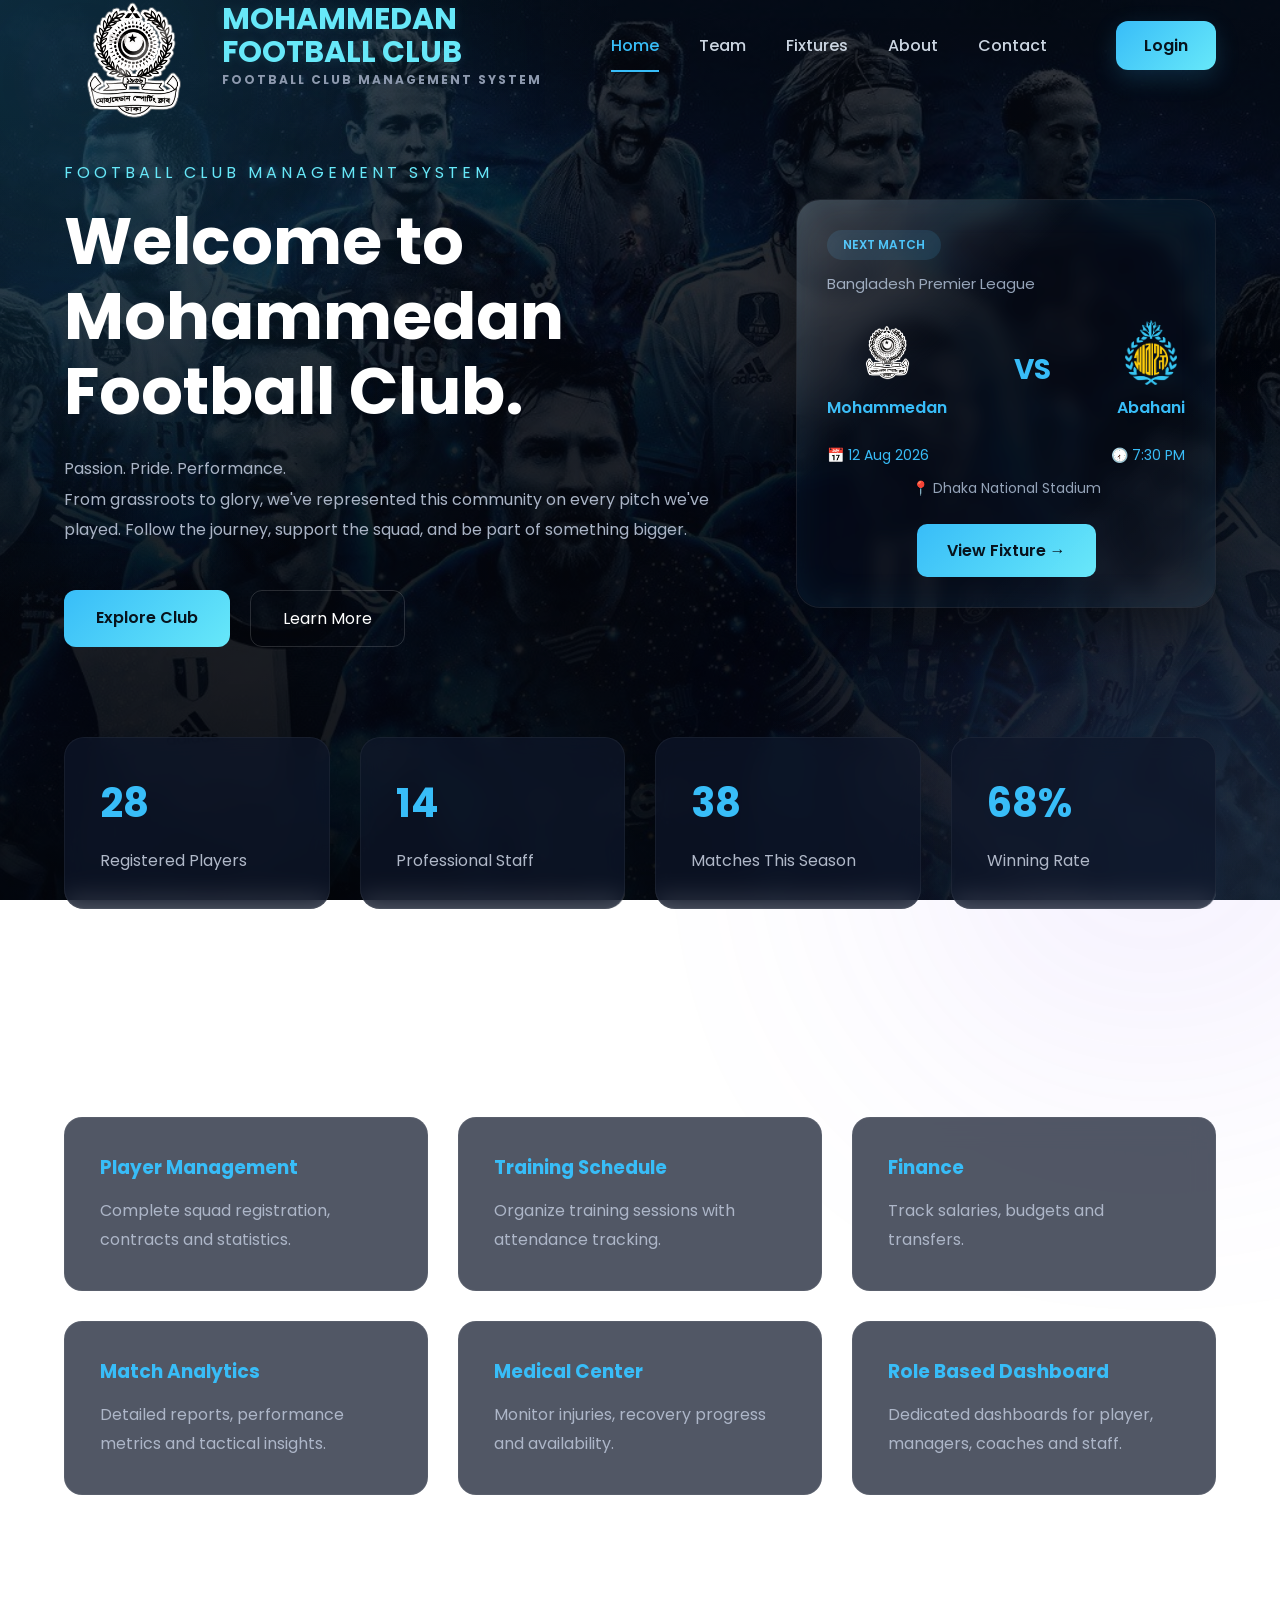
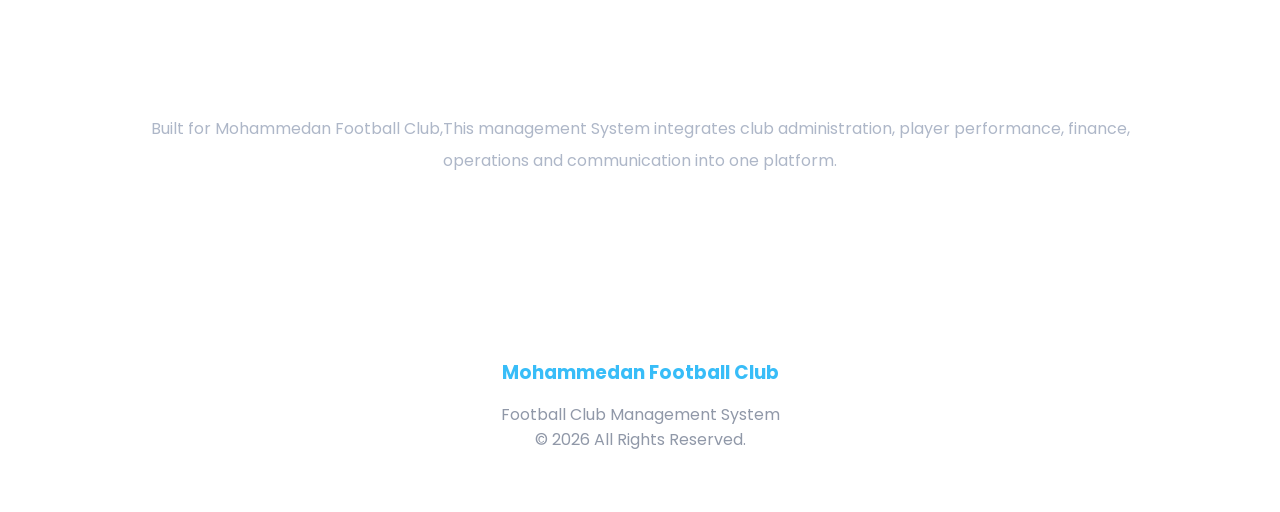
==== commit b626dda7: "miraz changed background" ====
--- a/index.html
+++ b/index.html
@@ -14,8 +14,7 @@
     </head>
     <script src="script.js"></script>
 
-    <body>
-
+    <body class="home-page">
         <div class="blur blur1"></div>
         <div class="blur blur2"></div>
 
@@ -222,4 +221,4 @@
 
     </body>
 
-</html>+</html>
--- a/style.css
+++ b/style.css
@@ -6,10 +6,45 @@
 }
 
 body {
-
     background: #070d18;
     color: white;
     overflow-x: hidden;
+}
+.home-page {
+    color: white;
+    overflow-x: hidden;
+
+    /* Background Image */
+    background:
+        linear-gradient(rgba(5, 10, 20, .78),
+            rgba(5, 10, 20, .88)),
+        url("image/bkg.jpg");
+
+    background-size: cover;
+    background-position: center;
+    background-repeat: no-repeat;
+    background-attachment: fixed;
+}
+.home-page::before {
+    content: "";
+    position: fixed;
+    inset: 0;
+
+    background:
+        radial-gradient(circle at top left,
+            rgba(56, 189, 248, .15),
+            transparent 40%),
+
+        radial-gradient(circle at bottom right,
+            rgba(103, 232, 249, .10),
+            transparent 35%),
+
+        linear-gradient(to bottom,
+            rgba(0, 0, 0, .15),
+            rgba(0, 0, 0, .45));
+
+    pointer-events: none;
+    z-index: -1;
 }
 
 .blur {
@@ -190,18 +225,71 @@
 }
 
 .hero-card {
-
-    background: #111827;
-
-    border: 1px solid rgba(103, 232, 249, .12);
+    position: relative;
+
+    /* Dark glass */
+    background: rgba(8, 15, 28, 0.45);
+
+    /* Blur the background behind the card */
+    backdrop-filter: blur(8px);
+    -webkit-backdrop-filter: blur(8px);
+
+    border: 1px solid rgba(255, 255, 255, .08);
 
     border-radius: 24px;
 
-    padding: 28px;
-
-    box-shadow: 0 18px 40px rgba(0, 0, 0, .35);
-
-    text-align: center;
+    padding: 30px;
+
+    box-shadow:
+        0 20px 50px rgba(0, 0, 0, .45);
+
+    overflow: hidden;
+
+    transition: .35s;
+}
+.hero-card::after {
+    content: "";
+    position: absolute;
+    inset: 0;
+
+    border-radius: 24px;
+
+    box-shadow:
+        inset 0 0 40px rgba(56, 189, 248, .08);
+
+    pointer-events: none;
+}
+.hero-card::before {
+
+    content: "";
+
+    position: absolute;
+
+    top: 0;
+    left: 0;
+
+    width: 100%;
+    height: 100%;
+
+    background:
+        linear-gradient(135deg,
+            rgba(255, 255, 255, .22),
+            transparent 35%,
+            transparent 70%,
+            rgba(255, 255, 255, .05));
+
+    pointer-events: none;
+}
+.hero-card:hover {
+    transform: translateY(-8px);
+
+    background: rgba(8, 15, 28, .52);
+
+    border-color: rgba(56, 189, 248, .25);
+
+    box-shadow:
+        0 25px 60px rgba(0, 0, 0, .55),
+        0 0 30px rgba(56, 189, 248, .15);
 }
 
 .match-tag {
@@ -366,7 +454,9 @@
 
 .card {
 
-    background: #10192a;
+    background: rgba(15, 23, 42, .72);
+        backdrop-filter: blur(12px);
+        -webkit-backdrop-filter: blur(12px);
 
     padding: 35px;
 
@@ -421,7 +511,9 @@
 
 .feature {
 
-    background: #10192a;
+    background: rgba(15, 23, 42, .72);
+        backdrop-filter: blur(12px);
+        -webkit-backdrop-filter: blur(12px);
 
     padding: 35px;
 
@@ -549,7 +641,7 @@
 }
 /* Page Transition */
 
-body {
+home-page {
 
     opacity: 0;
     transform: translateY(15px);
@@ -557,7 +649,7 @@
 
 }
 
-body.loaded {
+home-page.loaded {
 
     opacity: 1;
     transform: translateY(0);
@@ -1081,7 +1173,9 @@
 
 .staff-card {
 
-    background: rgba(17, 24, 39, .8);
+    background: rgba(15, 23, 42, .72);
+        backdrop-filter: blur(12px);
+        -webkit-backdrop-filter: blur(12px);
 
     backdrop-filter: blur(12px);
 
@@ -1175,7 +1269,9 @@
 
 .fixture-card {
 
-    background: #111827;
+    background: rgba(15, 23, 42, .72);
+        backdrop-filter: blur(12px);
+        -webkit-backdrop-filter: blur(12px);
 
     border: 1px solid rgba(103, 232, 249, .10);
 
@@ -1347,7 +1443,9 @@
 .history,
 .club-info {
 
-    background: #111827;
+    background: rgba(15, 23, 42, .72);
+        backdrop-filter: blur(12px);
+        -webkit-backdrop-filter: blur(12px);
 
     border: 1px solid rgba(103, 232, 249, .1);
 
@@ -1408,7 +1506,9 @@
 
 .trophy-card {
 
-    background: #111827;
+    background: rgba(15, 23, 42, .72);
+        backdrop-filter: blur(12px);
+        -webkit-backdrop-filter: blur(12px);
 
     border-radius: 20px;
 
@@ -1503,7 +1603,9 @@
 
 .gallery-card {
 
-    background: #111827;
+    background: rgba(15, 23, 42, .72);
+        backdrop-filter: blur(12px);
+        -webkit-backdrop-filter: blur(12px);
 
     border: 1px solid rgba(103, 232, 249, .10);
 
@@ -1547,4 +1649,13 @@
     line-height: 1.7;
 
     text-align: center;
-}+}
+.stadium {
+    text-align: center;
+}
+
+.match-btn {
+    display: block;
+    width: fit-content;
+    margin: 25px auto 0;
+}
